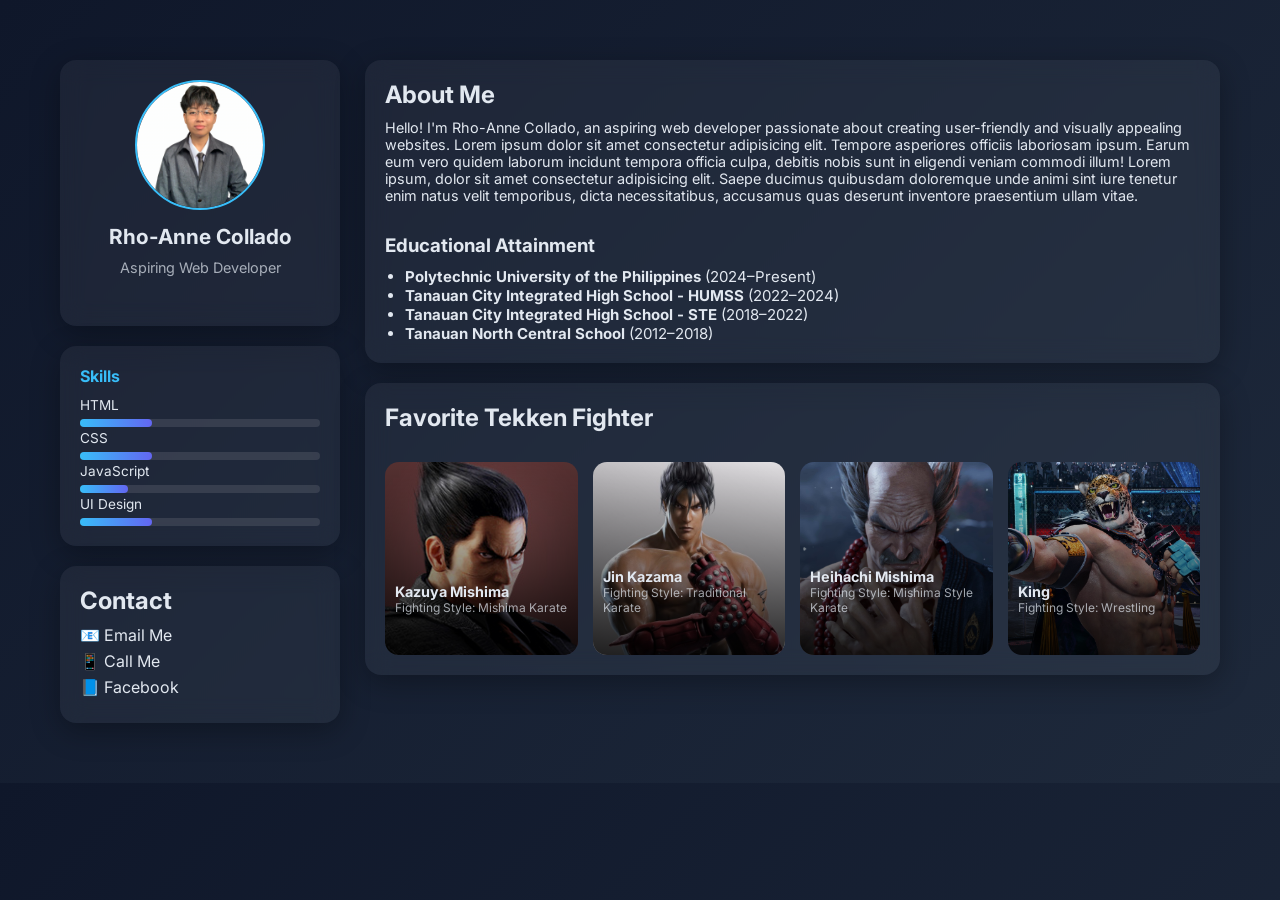
==== index.html @ d9a55502 "index.html" ====
<!DOCTYPE html>
<html lang="en">
<head>
<meta charset="UTF-8">
<meta name="viewport" content="width=device-width, initial-scale=1.0">
<title>Resume Portfolio</title>

<link href="https://fonts.googleapis.com/css2?family=Inter:wght@300;400;600&display=swap" rel="stylesheet">

<style>
* {
    margin: 0;
    padding: 0;
    box-sizing: border-box;
}

body {
    font-family: 'Inter', sans-serif;
    background: linear-gradient(135deg, #0f172a, #1e293b);
    color: #e2e8f0;
}

.container {
    margin: 60px;
    display: grid;
    grid-template-columns: 280px 1fr;
    gap: 25px;
}

.card,
.profile-card {
    background: rgba(255, 255, 255, 0.05);
    backdrop-filter: blur(12px);
    border-radius: 16px;
    padding: 20px;
    box-shadow: 0 8px 30px rgba(0,0,0,0.3);
}

.left {
    display: flex;
    flex-direction: column;
    gap: 20px;
    position: sticky;
    top: 20px;
}

.profile-card {
    text-align: center;
}

.profile-card img {
    width: 130px;
    height: 130px;
    border-radius: 50%;
    border: 2px solid #38bdf8;
    margin-bottom: 10px;
}

.profile-card h1 {
    font-size: 1.3rem;
}

.profile-card p {
    font-size: 0.9rem;
    opacity: 0.7;
}

h1 {
    font-size: 1.5rem;
    margin-bottom: 10px;
}

h2 {
    font-size: 1rem;
    margin-bottom: 8px;
    color: #38bdf8;
}

p {
    font-size: 0.9rem;
    padding-bottom: 30px;
}

.right {
    display: flex;
    flex-direction: column;
    gap: 20px;
}

.skill span {
    font-size: 0.85rem;
}

.bar {
    background: rgba(255,255,255,0.1);
    border-radius: 10px;
    height: 8px;
    margin-top: 5px;
}

.bar div {
    height: 100%;
    background: linear-gradient(90deg, #38bdf8, #6366f1);
    border-radius: 10px;
}

.portfolio-grid {
    display: grid;
    grid-template-columns: repeat(auto-fit, minmax(180px, 1fr));
    gap: 15px;
}

.project-card {
    position: relative;
    border-radius: 14px;
    overflow: hidden;
    aspect-ratio: 1/1;
    cursor: pointer;
    transition: 0.3s;
}

.project-card img {
    width: 100%;
    height: 100%;
    object-fit: cover;
    transition: 0.4s;
}

.project-card::after {
    content: "";
    position: absolute;
    inset: 0;
    background: linear-gradient(to top, rgba(0,0,0,0.8), transparent);
}

.project-info {
    position: absolute;
    bottom: 10px;
    left: 10px;
    z-index: 2;
}

.project-info h3 {
    font-size: 0.9rem;
}

.project-info p {
    font-size: 0.75rem;
    opacity: 0.7;
}

.project-card:hover img {
    transform: scale(1.1);
}

.project-card:hover {
    transform: translateY(-5px);
}

.contact a {
    display: block;
    text-decoration: none;
    color: #e2e8f0;
    margin: 6px 0;
    transition: 0.2s;
}

.contact a:hover {
    color: #38bdf8;
}

@media (max-width: 768px) {
    .container {
        grid-template-columns: 1fr;
        margin: 20px;
    }

    .left {
        position: relative;
    }
}
</style>
</head>

<body>

<div class="container">


    <aside class="left">

        <div class="profile-card">
            <img src="pic.jpeg" alt="Profile Picture">
            <h1>Rho-Anne Collado</h1>
            <p>Aspiring Web Developer</p>
        </div>

        <div class="card">
            <h2>Skills</h2>

            <div class="skill">
                <span>HTML</span>
                <div class="bar"><div style="width:30%"></div></div>
            </div>

            <div class="skill">
                <span>CSS</span>
                <div class="bar"><div style="width:30%"></div></div>
            </div>

            <div class="skill">
                <span>JavaScript</span>
                <div class="bar"><div style="width:20%"></div></div>
            </div>

            <div class="skill">
                <span>UI Design</span>
                <div class="bar"><div style="width:30%"></div></div>
            </div>
        </div>

        <div class="card contact">
            <h1>Contact</h1>

            <a href="mailto:rhoannejoycecollado@email.com">📧 Email Me</a>
            <a href="tel:09913448057">📱 Call Me</a>
            <a href="https://www.facebook.com/rhoannejoyce.collado.3" target="_blank">📘 Facebook</a>
        </div>

    </aside>

    <main class="right">

        <div id="about" class="card">
            <h1>About Me</h1>
            <p>
                Hello! I'm Rho-Anne Collado, an aspiring web developer passionate about creating
                user-friendly and visually appealing websites. Lorem ipsum dolor sit amet consectetur adipisicing elit. 
                Tempore asperiores officiis laboriosam ipsum. Earum eum vero quidem laborum incidunt tempora officia culpa, 
                debitis nobis sunt in eligendi veniam commodi illum! Lorem ipsum, dolor sit amet consectetur adipisicing elit. 
                Saepe ducimus quibusdam doloremque unde animi sint iure tenetur enim natus velit temporibus, dicta necessitatibus, 
                accusamus quas deserunt inventore praesentium ullam vitae.
            </p>

            <h3 style="padding-bottom: 10px;">Educational Attainment</h3>
            <ul style="padding-left: 20px; font-size: 15px">
                <li><strong>Polytechnic University of the Philippines</strong> (2024–Present)</li>
                <li><strong>Tanauan City Integrated High School - HUMSS</strong> (2022–2024)</li>
                <li><strong>Tanauan City Integrated High School - STE</strong> (2018–2022)</li>
                <li><strong>Tanauan North Central School</strong> (2012–2018)</li>
            </ul>
        </div>

<div class="card">
    <h1 style="padding-bottom: 20px;">Favorite Tekken Fighter</h1>

    <div class="portfolio-grid">

        <div class="project-card">
            <img src="kazuya.jpg" alt="Kazuya Mishima">
            <div class="project-info">
                <h3>Kazuya Mishima</h3>
                <p>Fighting Style: Mishima Karate</p>
            </div>
        </div>

        <div class="project-card">
            <img src="jin.jpg" alt="Jin Kazama">
            <div class="project-info">
                <h3>Jin Kazama</h3>
                <p>Fighting Style: Traditional Karate</p>
            </div>
        </div>

        <div class="project-card">
            <img src="heihachi.jpg" alt="Heihachi Mishima">
            <div class="project-info">
                <h3>Heihachi Mishima</h3>
                <p>Fighting Style: Mishima Style Karate</p>
            </div>
        </div>

        <div class="project-card">
            <img src="king.jpg" alt="King">
            <div class="project-info">
                <h3>King</h3>
                <p>Fighting Style: Wrestling</p>
            </div>
        </div>

    </div>
</div>

    </main>

</div>

</body>
</html>
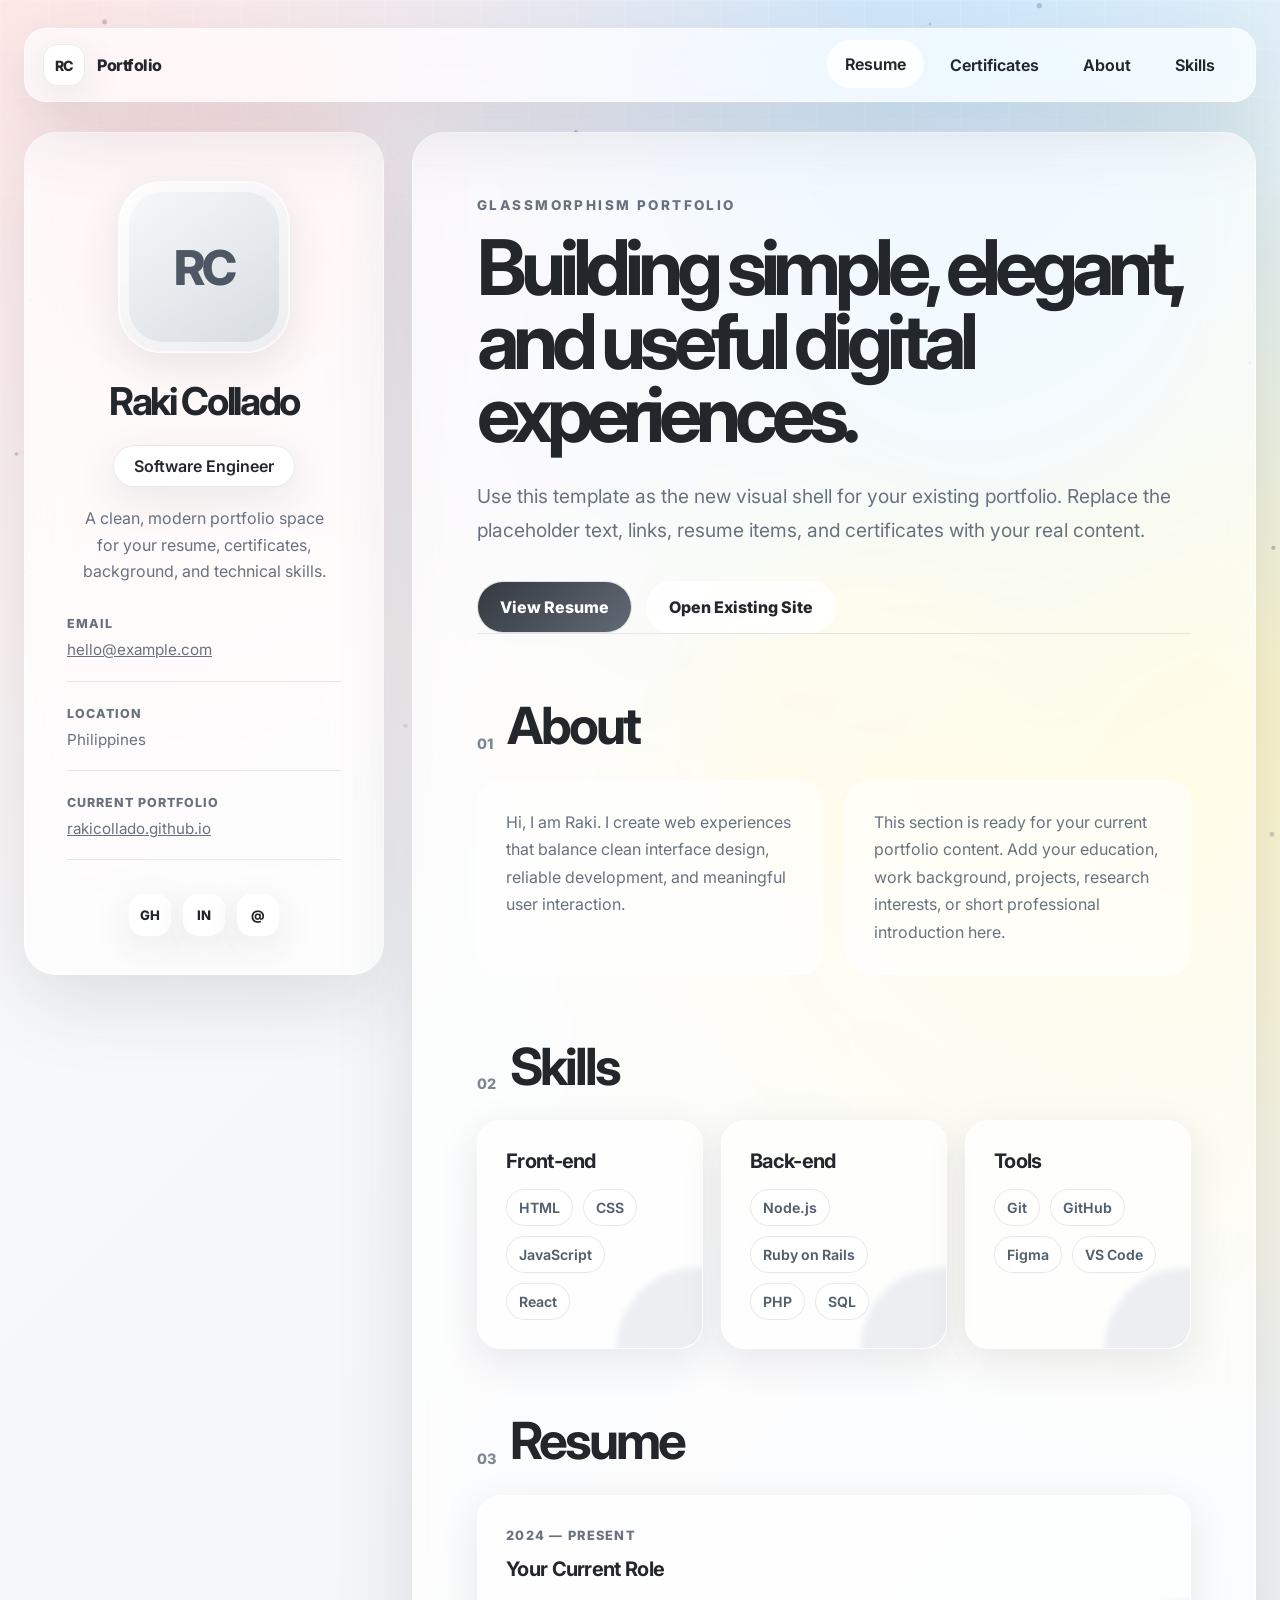
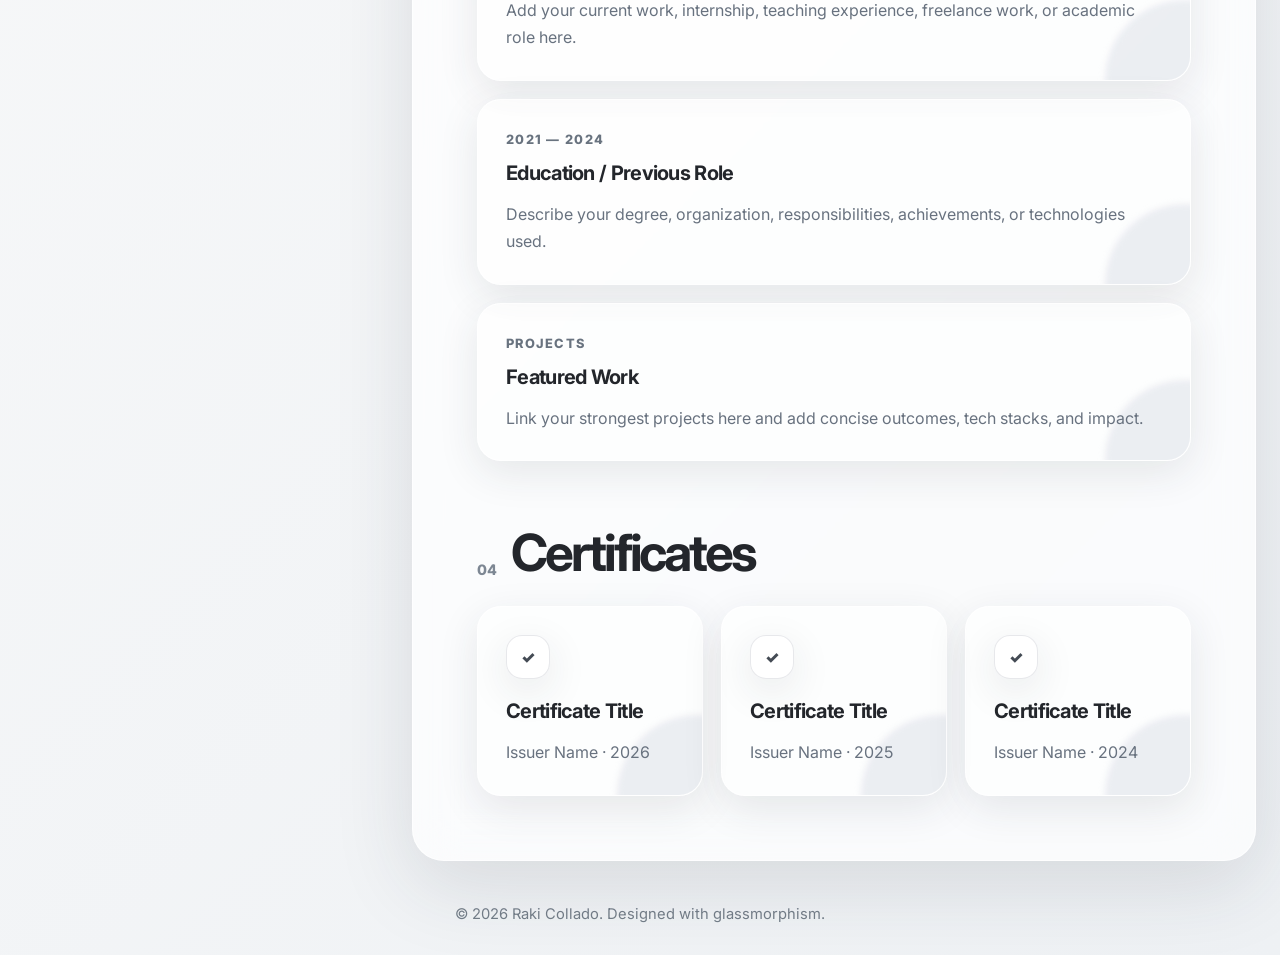
==== commit a7efb1d6: "Updating portfolio" ====
--- a/index.html
+++ b/index.html
@@ -1,299 +1,178 @@
-<!DOCTYPE html>
-<html lang="en">
-<head>
-<meta charset="UTF-8">
-<meta name="viewport" content="width=device-width, initial-scale=1.0">
-<title>Resume Portfolio</title>
-
-<link href="https://fonts.googleapis.com/css2?family=Inter:wght@300;400;600&display=swap" rel="stylesheet">
-
-<style>
-* {
-    margin: 0;
-    padding: 0;
-    box-sizing: border-box;
-}
-
-body {
-    font-family: 'Inter', sans-serif;
-    background: linear-gradient(135deg, #0f172a, #1e293b);
-    color: #e2e8f0;
-}
-
-.container {
-    margin: 60px;
-    display: grid;
-    grid-template-columns: 280px 1fr;
-    gap: 25px;
-}
-
-.card,
-.profile-card {
-    background: rgba(255, 255, 255, 0.05);
-    backdrop-filter: blur(12px);
-    border-radius: 16px;
-    padding: 20px;
-    box-shadow: 0 8px 30px rgba(0,0,0,0.3);
-}
-
-.left {
-    display: flex;
-    flex-direction: column;
-    gap: 20px;
-    position: sticky;
-    top: 20px;
-}
-
-.profile-card {
-    text-align: center;
-}
-
-.profile-card img {
-    width: 130px;
-    height: 130px;
-    border-radius: 50%;
-    border: 2px solid #38bdf8;
-    margin-bottom: 10px;
-}
-
-.profile-card h1 {
-    font-size: 1.3rem;
-}
-
-.profile-card p {
-    font-size: 0.9rem;
-    opacity: 0.7;
-}
-
-h1 {
-    font-size: 1.5rem;
-    margin-bottom: 10px;
-}
-
-h2 {
-    font-size: 1rem;
-    margin-bottom: 8px;
-    color: #38bdf8;
-}
-
-p {
-    font-size: 0.9rem;
-    padding-bottom: 30px;
-}
-
-.right {
-    display: flex;
-    flex-direction: column;
-    gap: 20px;
-}
-
-.skill span {
-    font-size: 0.85rem;
-}
-
-.bar {
-    background: rgba(255,255,255,0.1);
-    border-radius: 10px;
-    height: 8px;
-    margin-top: 5px;
-}
-
-.bar div {
-    height: 100%;
-    background: linear-gradient(90deg, #38bdf8, #6366f1);
-    border-radius: 10px;
-}
-
-.portfolio-grid {
-    display: grid;
-    grid-template-columns: repeat(auto-fit, minmax(180px, 1fr));
-    gap: 15px;
-}
-
-.project-card {
-    position: relative;
-    border-radius: 14px;
-    overflow: hidden;
-    aspect-ratio: 1/1;
-    cursor: pointer;
-    transition: 0.3s;
-}
-
-.project-card img {
-    width: 100%;
-    height: 100%;
-    object-fit: cover;
-    transition: 0.4s;
-}
-
-.project-card::after {
-    content: "";
-    position: absolute;
-    inset: 0;
-    background: linear-gradient(to top, rgba(0,0,0,0.8), transparent);
-}
-
-.project-info {
-    position: absolute;
-    bottom: 10px;
-    left: 10px;
-    z-index: 2;
-}
-
-.project-info h3 {
-    font-size: 0.9rem;
-}
-
-.project-info p {
-    font-size: 0.75rem;
-    opacity: 0.7;
-}
-
-.project-card:hover img {
-    transform: scale(1.1);
-}
-
-.project-card:hover {
-    transform: translateY(-5px);
-}
-
-.contact a {
-    display: block;
-    text-decoration: none;
-    color: #e2e8f0;
-    margin: 6px 0;
-    transition: 0.2s;
-}
-
-.contact a:hover {
-    color: #38bdf8;
-}
-
-@media (max-width: 768px) {
-    .container {
-        grid-template-columns: 1fr;
-        margin: 20px;
-    }
-
-    .left {
-        position: relative;
-    }
-}
-</style>
-</head>
-
-<body>
-
-<div class="container">
-
-
-    <aside class="left">
-
-        <div class="profile-card">
-            <img src="pic.jpeg" alt="Profile Picture">
-            <h1>Rho-Anne Collado</h1>
-            <p>Aspiring Web Developer</p>
-        </div>
-
-        <div class="card">
-            <h2>Skills</h2>
-
-            <div class="skill">
-                <span>HTML</span>
-                <div class="bar"><div style="width:30%"></div></div>
-            </div>
-
-            <div class="skill">
-                <span>CSS</span>
-                <div class="bar"><div style="width:30%"></div></div>
-            </div>
-
-            <div class="skill">
-                <span>JavaScript</span>
-                <div class="bar"><div style="width:20%"></div></div>
-            </div>
-
-            <div class="skill">
-                <span>UI Design</span>
-                <div class="bar"><div style="width:30%"></div></div>
-            </div>
-        </div>
-
-        <div class="card contact">
-            <h1>Contact</h1>
-
-            <a href="mailto:rhoannejoycecollado@email.com">📧 Email Me</a>
-            <a href="tel:09913448057">📱 Call Me</a>
-            <a href="https://www.facebook.com/rhoannejoyce.collado.3" target="_blank">📘 Facebook</a>
-        </div>
-
-    </aside>
-
-    <main class="right">
-
-        <div id="about" class="card">
-            <h1>About Me</h1>
-            <p>
-                Hello! I'm Rho-Anne Collado, an aspiring web developer passionate about creating
-                user-friendly and visually appealing websites. Lorem ipsum dolor sit amet consectetur adipisicing elit. 
-                Tempore asperiores officiis laboriosam ipsum. Earum eum vero quidem laborum incidunt tempora officia culpa, 
-                debitis nobis sunt in eligendi veniam commodi illum! Lorem ipsum, dolor sit amet consectetur adipisicing elit. 
-                Saepe ducimus quibusdam doloremque unde animi sint iure tenetur enim natus velit temporibus, dicta necessitatibus, 
-                accusamus quas deserunt inventore praesentium ullam vitae.
-            </p>
-
-            <h3 style="padding-bottom: 10px;">Educational Attainment</h3>
-            <ul style="padding-left: 20px; font-size: 15px">
-                <li><strong>Polytechnic University of the Philippines</strong> (2024–Present)</li>
-                <li><strong>Tanauan City Integrated High School - HUMSS</strong> (2022–2024)</li>
-                <li><strong>Tanauan City Integrated High School - STE</strong> (2018–2022)</li>
-                <li><strong>Tanauan North Central School</strong> (2012–2018)</li>
-            </ul>
-        </div>
-
-<div class="card">
-    <h1 style="padding-bottom: 20px;">Favorite Tekken Fighter</h1>
-
-    <div class="portfolio-grid">
-
-        <div class="project-card">
-            <img src="kazuya.jpg" alt="Kazuya Mishima">
-            <div class="project-info">
-                <h3>Kazuya Mishima</h3>
-                <p>Fighting Style: Mishima Karate</p>
-            </div>
-        </div>
-
-        <div class="project-card">
-            <img src="jin.jpg" alt="Jin Kazama">
-            <div class="project-info">
-                <h3>Jin Kazama</h3>
-                <p>Fighting Style: Traditional Karate</p>
-            </div>
-        </div>
-
-        <div class="project-card">
-            <img src="heihachi.jpg" alt="Heihachi Mishima">
-            <div class="project-info">
-                <h3>Heihachi Mishima</h3>
-                <p>Fighting Style: Mishima Style Karate</p>
-            </div>
-        </div>
-
-        <div class="project-card">
-            <img src="king.jpg" alt="King">
-            <div class="project-info">
-                <h3>King</h3>
-                <p>Fighting Style: Wrestling</p>
-            </div>
-        </div>
-
-    </div>
-</div>
-
-    </main>
-
-</div>
-
-</body>
-</html>
+<!DOCTYPE html>
+<html lang="en">
+<head>
+  <meta charset="UTF-8" />
+  <meta name="viewport" content="width=device-width, initial-scale=1.0" />
+  <meta name="description" content="Personal portfolio website for Raki Collado." />
+  <title>Raki Collado | Portfolio</title>
+  <link rel="preconnect" href="https://fonts.googleapis.com">
+  <link rel="preconnect" href="https://fonts.gstatic.com" crossorigin>
+  <link href="https://fonts.googleapis.com/css2?family=Inter:wght@400;500;600;700;800&display=swap" rel="stylesheet">
+  <link rel="stylesheet" href="styles.css" />
+</head>
+<body>
+  <canvas id="bg-canvas" aria-hidden="true"></canvas>
+  <div class="soft-glow glow-one"></div>
+  <div class="soft-glow glow-two"></div>
+  <div class="soft-glow glow-three"></div>
+
+  <header class="topbar glass" id="topbar">
+    <a class="brand" href="#home" aria-label="Go to home">
+      <span class="brand-mark">RC</span>
+      <span>Portfolio</span>
+    </a>
+
+    <button class="menu-toggle" id="menuToggle" aria-label="Open navigation" aria-expanded="false">
+      <span></span>
+      <span></span>
+      <span></span>
+    </button>
+
+    <nav class="nav-links" id="navLinks" aria-label="Main navigation">
+      <a href="#resume">Resume</a>
+      <a href="#certificates">Certificates</a>
+      <a href="#about">About</a>
+      <a href="#skills">Skills</a>
+    </nav>
+  </header>
+
+  <main class="page-shell" id="home">
+    <aside class="profile-card glass reveal">
+      <div class="profile-photo-wrap">
+        <!-- Replace the initials block below with an image if you want:
+             <img src="assets/profile.jpg" alt="Raki Collado" class="profile-photo" /> -->
+        <div class="profile-photo initials">RC</div>
+      </div>
+
+      <h1>Raki Collado</h1>
+      <p class="role-pill">Software Engineer</p>
+      <p class="mini-bio">A clean, modern portfolio space for your resume, certificates, background, and technical skills.</p>
+
+      <div class="contact-list">
+        <div>
+          <span>Email</span>
+          <a href="mailto:hello@example.com">hello@example.com</a>
+        </div>
+        <div>
+          <span>Location</span>
+          <p>Philippines</p>
+        </div>
+        <div>
+          <span>Current Portfolio</span>
+          <a href="https://rakicollado.github.io" target="_blank" rel="noreferrer">rakicollado.github.io</a>
+        </div>
+      </div>
+
+      <div class="social-row" aria-label="Social links">
+        <a href="#" aria-label="GitHub">GH</a>
+        <a href="#" aria-label="LinkedIn">IN</a>
+        <a href="#" aria-label="Email">@</a>
+      </div>
+    </aside>
+
+    <section class="content-panel glass reveal">
+      <section class="hero-section" aria-labelledby="hero-title">
+        <p class="eyebrow">Glassmorphism Portfolio</p>
+        <h2 id="hero-title">Building simple, elegant, and useful digital experiences.</h2>
+        <p class="hero-copy">Use this template as the new visual shell for your existing portfolio. Replace the placeholder text, links, resume items, and certificates with your real content.</p>
+        <div class="hero-actions">
+          <a class="btn primary" href="#resume">View Resume</a>
+          <a class="btn ghost" href="https://rakicollado.github.io" target="_blank" rel="noreferrer">Open Existing Site</a>
+        </div>
+      </section>
+
+      <section class="section-block" id="about" aria-labelledby="about-title">
+        <div class="section-heading">
+          <span>01</span>
+          <h2 id="about-title">About</h2>
+        </div>
+        <div class="about-grid">
+          <p>Hi, I am Raki. I create web experiences that balance clean interface design, reliable development, and meaningful user interaction.</p>
+          <p>This section is ready for your current portfolio content. Add your education, work background, projects, research interests, or short professional introduction here.</p>
+        </div>
+      </section>
+
+      <section class="section-block" id="skills" aria-labelledby="skills-title">
+        <div class="section-heading">
+          <span>02</span>
+          <h2 id="skills-title">Skills</h2>
+        </div>
+        <div class="skills-grid">
+          <article class="skill-card">
+            <h3>Front-end</h3>
+            <div class="chips">
+              <span>HTML</span><span>CSS</span><span>JavaScript</span><span>React</span>
+            </div>
+          </article>
+          <article class="skill-card">
+            <h3>Back-end</h3>
+            <div class="chips">
+              <span>Node.js</span><span>Ruby on Rails</span><span>PHP</span><span>SQL</span>
+            </div>
+          </article>
+          <article class="skill-card">
+            <h3>Tools</h3>
+            <div class="chips">
+              <span>Git</span><span>GitHub</span><span>Figma</span><span>VS Code</span>
+            </div>
+          </article>
+        </div>
+      </section>
+
+      <section class="section-block" id="resume" aria-labelledby="resume-title">
+        <div class="section-heading">
+          <span>03</span>
+          <h2 id="resume-title">Resume</h2>
+        </div>
+        <div class="timeline">
+          <article class="timeline-item">
+            <span class="timeline-date">2024 — Present</span>
+            <h3>Your Current Role</h3>
+            <p>Add your current work, internship, teaching experience, freelance work, or academic role here.</p>
+          </article>
+          <article class="timeline-item">
+            <span class="timeline-date">2021 — 2024</span>
+            <h3>Education / Previous Role</h3>
+            <p>Describe your degree, organization, responsibilities, achievements, or technologies used.</p>
+          </article>
+          <article class="timeline-item">
+            <span class="timeline-date">Projects</span>
+            <h3>Featured Work</h3>
+            <p>Link your strongest projects here and add concise outcomes, tech stacks, and impact.</p>
+          </article>
+        </div>
+      </section>
+
+      <section class="section-block" id="certificates" aria-labelledby="certificates-title">
+        <div class="section-heading">
+          <span>04</span>
+          <h2 id="certificates-title">Certificates</h2>
+        </div>
+        <div class="certificate-grid">
+          <article class="certificate-card">
+            <div class="certificate-icon">✓</div>
+            <h3>Certificate Title</h3>
+            <p>Issuer Name · 2026</p>
+          </article>
+          <article class="certificate-card">
+            <div class="certificate-icon">✓</div>
+            <h3>Certificate Title</h3>
+            <p>Issuer Name · 2025</p>
+          </article>
+          <article class="certificate-card">
+            <div class="certificate-icon">✓</div>
+            <h3>Certificate Title</h3>
+            <p>Issuer Name · 2024</p>
+          </article>
+        </div>
+      </section>
+    </section>
+  </main>
+
+  <footer class="footer-note">
+    <p>© <span id="year"></span> Raki Collado. Designed with glassmorphism.</p>
+  </footer>
+
+  <script src="script.js"></script>
+</body>
+</html>
--- a/styles.css
+++ b/styles.css
@@ -0,0 +1,681 @@
+:root {
+  --bg: #f5f6f7;
+  --ink: #23262b;
+  --muted: #68727f;
+  --line: rgba(120, 130, 145, 0.18);
+  --glass: rgba(255, 255, 255, 0.68);
+  --glass-strong: rgba(255, 255, 255, 0.82);
+  --shadow: 0 24px 80px rgba(40, 48, 60, 0.13);
+  --shadow-soft: 0 12px 40px rgba(40, 48, 60, 0.10);
+  --radius-xl: 32px;
+  --radius-lg: 24px;
+  --radius-md: 18px;
+  --max-width: 1440px;
+}
+
+* {
+  box-sizing: border-box;
+}
+
+html {
+  scroll-behavior: smooth;
+}
+
+body {
+  margin: 0;
+  min-height: 100vh;
+  font-family: "Inter", system-ui, -apple-system, BlinkMacSystemFont, "Segoe UI", sans-serif;
+  color: var(--ink);
+  background:
+    radial-gradient(circle at top left, rgba(255, 228, 228, 0.85), transparent 35%),
+    radial-gradient(circle at 68% 0%, rgba(191, 228, 255, 0.8), transparent 30%),
+    radial-gradient(circle at 93% 28%, rgba(255, 244, 180, 0.72), transparent 34%),
+    linear-gradient(135deg, #fbfbfb 0%, #eef1f4 100%);
+  overflow-x: hidden;
+}
+
+body::before {
+  content: "";
+  position: fixed;
+  inset: 0;
+  pointer-events: none;
+  background-image:
+    linear-gradient(rgba(255,255,255,0.35) 1px, transparent 1px),
+    linear-gradient(90deg, rgba(255,255,255,0.35) 1px, transparent 1px);
+  background-size: 48px 48px;
+  mask-image: linear-gradient(to bottom, black, transparent 85%);
+  opacity: 0.45;
+}
+
+#bg-canvas {
+  position: fixed;
+  inset: 0;
+  width: 100%;
+  height: 100%;
+  z-index: -4;
+}
+
+.soft-glow {
+  position: fixed;
+  border-radius: 999px;
+  filter: blur(26px);
+  opacity: 0.55;
+  z-index: -3;
+  animation: floatGlow 14s ease-in-out infinite alternate;
+}
+
+.glow-one {
+  width: 310px;
+  height: 310px;
+  top: 7%;
+  left: 5%;
+  background: rgba(255, 220, 220, 0.72);
+}
+
+.glow-two {
+  width: 370px;
+  height: 370px;
+  right: 7%;
+  top: 13%;
+  background: rgba(220, 235, 255, 0.88);
+  animation-delay: -4s;
+}
+
+.glow-three {
+  width: 330px;
+  height: 330px;
+  right: 20%;
+  bottom: 2%;
+  background: rgba(255, 244, 200, 0.74);
+  animation-delay: -8s;
+}
+
+@keyframes floatGlow {
+  from { transform: translate3d(-18px, 8px, 0) scale(1); }
+  to { transform: translate3d(22px, -22px, 0) scale(1.08); }
+}
+
+.glass {
+  background: var(--glass);
+  border: 1px solid rgba(255, 255, 255, 0.72);
+  box-shadow: var(--shadow);
+  backdrop-filter: blur(22px) saturate(150%);
+  -webkit-backdrop-filter: blur(22px) saturate(150%);
+}
+
+.topbar {
+  position: fixed;
+  top: 28px;
+  left: 50%;
+  transform: translateX(-50%);
+  width: min(calc(100% - 48px), var(--max-width));
+  height: 74px;
+  display: flex;
+  align-items: center;
+  justify-content: space-between;
+  padding: 0 22px 0 18px;
+  border-radius: 22px;
+  z-index: 20;
+}
+
+.brand {
+  display: inline-flex;
+  align-items: center;
+  gap: 12px;
+  color: var(--ink);
+  text-decoration: none;
+  font-weight: 800;
+  letter-spacing: -0.03em;
+}
+
+.brand-mark {
+  display: grid;
+  place-items: center;
+  width: 42px;
+  height: 42px;
+  border-radius: 15px;
+  background: rgba(255, 255, 255, 0.9);
+  border: 1px solid rgba(90, 100, 110, 0.12);
+  box-shadow: var(--shadow-soft);
+  font-size: 0.88rem;
+}
+
+.nav-links {
+  display: flex;
+  align-items: center;
+  gap: 8px;
+}
+
+.nav-links a {
+  position: relative;
+  color: var(--ink);
+  text-decoration: none;
+  font-weight: 650;
+  padding: 14px 18px;
+  border-radius: 999px;
+  transition: background 180ms ease, transform 180ms ease, color 180ms ease;
+}
+
+.nav-links a:hover,
+.nav-links a.active {
+  background: rgba(255, 255, 255, 0.8);
+  transform: translateY(-1px);
+}
+
+.menu-toggle {
+  display: none;
+  width: 44px;
+  height: 44px;
+  border: 0;
+  border-radius: 14px;
+  background: rgba(255,255,255,0.76);
+  cursor: pointer;
+}
+
+.menu-toggle span {
+  display: block;
+  width: 19px;
+  height: 2px;
+  margin: 5px auto;
+  border-radius: 999px;
+  background: var(--ink);
+}
+
+.page-shell {
+  width: min(calc(100% - 48px), var(--max-width));
+  margin: 132px auto 44px;
+  display: grid;
+  grid-template-columns: 360px 1fr;
+  gap: 28px;
+  align-items: start;
+}
+
+.profile-card {
+  position: sticky;
+  top: 126px;
+  min-height: 680px;
+  border-radius: var(--radius-xl);
+  padding: 48px 42px 38px;
+  text-align: center;
+}
+
+.profile-photo-wrap {
+  width: 172px;
+  height: 172px;
+  margin: 0 auto 28px;
+  padding: 10px;
+  border-radius: 44px;
+  background: linear-gradient(145deg, rgba(255,255,255,0.92), rgba(222,226,231,0.55));
+  border: 1px solid rgba(255,255,255,0.8);
+  box-shadow: inset 0 0 0 1px rgba(255,255,255,0.55), var(--shadow-soft);
+}
+
+.profile-photo {
+  width: 100%;
+  height: 100%;
+  object-fit: cover;
+  border-radius: 34px;
+  display: block;
+}
+
+.initials {
+  display: grid;
+  place-items: center;
+  background:
+    linear-gradient(145deg, rgba(245,247,248,0.95), rgba(207,213,220,0.75));
+  color: #4e5864;
+  font-size: 3rem;
+  font-weight: 800;
+  letter-spacing: -0.08em;
+}
+
+.profile-card h1 {
+  margin: 0;
+  font-size: clamp(2rem, 3vw, 2.45rem);
+  line-height: 1.05;
+  letter-spacing: -0.06em;
+}
+
+.role-pill {
+  display: inline-flex;
+  align-items: center;
+  justify-content: center;
+  margin: 24px 0 18px;
+  padding: 10px 20px;
+  min-width: 178px;
+  border-radius: 999px;
+  background: rgba(255,255,255,0.86);
+  border: 1px solid var(--line);
+  box-shadow: var(--shadow-soft);
+  font-weight: 600;
+}
+
+.mini-bio {
+  margin: 0 auto 32px;
+  color: var(--muted);
+  line-height: 1.65;
+  max-width: 260px;
+}
+
+.contact-list {
+  display: grid;
+  gap: 24px;
+  text-align: left;
+  margin-top: 20px;
+}
+
+.contact-list div {
+  padding-bottom: 20px;
+  border-bottom: 1px solid var(--line);
+}
+
+.contact-list span {
+  display: block;
+  margin-bottom: 8px;
+  color: #68717d;
+  font-size: 0.78rem;
+  font-weight: 800;
+  letter-spacing: 0.08em;
+  text-transform: uppercase;
+}
+
+.contact-list p,
+.contact-list a {
+  margin: 0;
+  color: var(--muted);
+  font-size: 0.95rem;
+  line-height: 1.4;
+}
+
+.contact-list a:hover {
+  color: var(--ink);
+}
+
+.social-row {
+  display: flex;
+  justify-content: center;
+  gap: 12px;
+  margin-top: 34px;
+}
+
+.social-row a {
+  display: grid;
+  place-items: center;
+  width: 42px;
+  height: 42px;
+  border-radius: 15px;
+  background: rgba(255,255,255,0.72);
+  color: var(--ink);
+  text-decoration: none;
+  font-weight: 800;
+  font-size: 0.82rem;
+  border: 1px solid rgba(255,255,255,0.8);
+  box-shadow: var(--shadow-soft);
+  transition: transform 180ms ease, background 180ms ease;
+}
+
+.social-row a:hover {
+  transform: translateY(-3px);
+  background: rgba(255,255,255,0.95);
+}
+
+.content-panel {
+  border-radius: var(--radius-xl);
+  padding: clamp(32px, 5vw, 64px);
+  overflow: hidden;
+}
+
+.hero-section {
+  min-height: 410px;
+  display: flex;
+  flex-direction: column;
+  justify-content: center;
+  border-bottom: 1px solid var(--line);
+}
+
+.eyebrow {
+  margin: 0 0 18px;
+  color: #69727e;
+  font-size: 0.84rem;
+  font-weight: 800;
+  text-transform: uppercase;
+  letter-spacing: 0.18em;
+}
+
+.hero-section h2 {
+  max-width: 900px;
+  margin: 0;
+  font-size: clamp(2.7rem, 6vw, 5.8rem);
+  line-height: 0.96;
+  letter-spacing: -0.08em;
+}
+
+.hero-copy {
+  max-width: 760px;
+  margin: 28px 0 0;
+  color: var(--muted);
+  font-size: clamp(1rem, 1.5vw, 1.2rem);
+  line-height: 1.75;
+}
+
+.hero-actions {
+  display: flex;
+  flex-wrap: wrap;
+  gap: 14px;
+  margin-top: 34px;
+}
+
+.btn {
+  display: inline-flex;
+  align-items: center;
+  justify-content: center;
+  min-height: 52px;
+  padding: 0 22px;
+  border-radius: 999px;
+  text-decoration: none;
+  font-weight: 800;
+  border: 1px solid rgba(255,255,255,0.82);
+  transition: transform 180ms ease, box-shadow 180ms ease, background 180ms ease;
+}
+
+.btn:hover {
+  transform: translateY(-2px);
+  box-shadow: 0 18px 42px rgba(48, 55, 65, 0.16);
+}
+
+.btn.primary {
+  color: white;
+  background: linear-gradient(135deg, #343941, #626a75);
+}
+
+.btn.ghost {
+  color: var(--ink);
+  background: rgba(255,255,255,0.78);
+}
+
+.section-block {
+  padding: 66px 0 0;
+  scroll-margin-top: 130px;
+}
+
+.section-heading {
+  display: flex;
+  align-items: end;
+  gap: 14px;
+  margin-bottom: 28px;
+}
+
+.section-heading span {
+  color: #7d8793;
+  font-size: 0.9rem;
+  font-weight: 800;
+}
+
+.section-heading h2 {
+  margin: 0;
+  font-size: clamp(2.1rem, 4vw, 3.2rem);
+  line-height: 1;
+  letter-spacing: -0.06em;
+}
+
+.about-grid {
+  display: grid;
+  grid-template-columns: repeat(2, minmax(0, 1fr));
+  gap: 22px;
+}
+
+.about-grid p,
+.timeline-item p,
+.certificate-card p,
+.skill-card p {
+  color: var(--muted);
+  line-height: 1.72;
+  margin: 0;
+}
+
+.about-grid p {
+  padding: 28px;
+  border-radius: var(--radius-lg);
+  background: rgba(255,255,255,0.56);
+  border: 1px solid rgba(255,255,255,0.72);
+}
+
+.skills-grid,
+.certificate-grid {
+  display: grid;
+  grid-template-columns: repeat(3, minmax(0, 1fr));
+  gap: 18px;
+}
+
+.skill-card,
+.certificate-card,
+.timeline-item {
+  position: relative;
+  overflow: hidden;
+  border-radius: var(--radius-lg);
+  padding: 28px;
+  background: rgba(255,255,255,0.58);
+  border: 1px solid rgba(255,255,255,0.76);
+  box-shadow: var(--shadow-soft);
+}
+
+.skill-card::after,
+.certificate-card::after,
+.timeline-item::after {
+  content: "";
+  position: absolute;
+  width: 160px;
+  height: 160px;
+  right: -75px;
+  bottom: -80px;
+  background: rgba(220, 225, 232, 0.55);
+  border-radius: 999px;
+  filter: blur(3px);
+}
+
+.skill-card h3,
+.certificate-card h3,
+.timeline-item h3 {
+  position: relative;
+  z-index: 1;
+  margin: 0 0 16px;
+  font-size: 1.25rem;
+  letter-spacing: -0.035em;
+}
+
+.chips {
+  position: relative;
+  z-index: 1;
+  display: flex;
+  flex-wrap: wrap;
+  gap: 10px;
+}
+
+.chips span {
+  display: inline-flex;
+  padding: 9px 12px;
+  border-radius: 999px;
+  background: rgba(255,255,255,0.76);
+  border: 1px solid var(--line);
+  color: #56616e;
+  font-size: 0.88rem;
+  font-weight: 650;
+}
+
+.timeline {
+  position: relative;
+  display: grid;
+  gap: 18px;
+}
+
+.timeline-date {
+  position: relative;
+  z-index: 1;
+  display: inline-flex;
+  margin-bottom: 14px;
+  color: #69737f;
+  font-size: 0.8rem;
+  font-weight: 800;
+  text-transform: uppercase;
+  letter-spacing: 0.1em;
+}
+
+.timeline-item p,
+.certificate-card p {
+  position: relative;
+  z-index: 1;
+}
+
+.certificate-icon {
+  display: grid;
+  place-items: center;
+  width: 44px;
+  height: 44px;
+  margin-bottom: 20px;
+  border-radius: 16px;
+  background: rgba(255,255,255,0.86);
+  border: 1px solid var(--line);
+  box-shadow: var(--shadow-soft);
+  color: #444b54;
+  font-weight: 900;
+}
+
+.footer-note {
+  width: min(calc(100% - 48px), var(--max-width));
+  margin: 0 auto 32px;
+  text-align: center;
+  color: #747e89;
+  font-size: 0.92rem;
+}
+
+.reveal {
+  opacity: 0;
+  transform: translateY(18px);
+  animation: revealIn 700ms ease forwards;
+}
+
+.content-panel.reveal {
+  animation-delay: 120ms;
+}
+
+@keyframes revealIn {
+  to {
+    opacity: 1;
+    transform: translateY(0);
+  }
+}
+
+@media (max-width: 1040px) {
+  .page-shell {
+    grid-template-columns: 1fr;
+  }
+
+  .profile-card {
+    position: relative;
+    top: auto;
+    min-height: auto;
+  }
+
+  .contact-list {
+    grid-template-columns: repeat(3, minmax(0, 1fr));
+  }
+
+  .about-grid,
+  .skills-grid,
+  .certificate-grid {
+    grid-template-columns: 1fr;
+  }
+}
+
+@media (max-width: 760px) {
+  .topbar {
+    top: 14px;
+    width: min(calc(100% - 24px), var(--max-width));
+    height: 66px;
+  }
+
+  .menu-toggle {
+    display: block;
+  }
+
+  .nav-links {
+    position: absolute;
+    top: calc(100% + 12px);
+    left: 0;
+    right: 0;
+    display: grid;
+    gap: 8px;
+    padding: 14px;
+    border-radius: 22px;
+    background: rgba(255,255,255,0.88);
+    border: 1px solid rgba(255,255,255,0.9);
+    box-shadow: var(--shadow-soft);
+    transform: translateY(-12px);
+    opacity: 0;
+    pointer-events: none;
+    transition: opacity 180ms ease, transform 180ms ease;
+  }
+
+  .nav-links.open {
+    opacity: 1;
+    transform: translateY(0);
+    pointer-events: auto;
+  }
+
+  .nav-links a {
+    padding: 14px 16px;
+  }
+
+  .page-shell {
+    width: min(calc(100% - 24px), var(--max-width));
+    margin-top: 98px;
+  }
+
+  .profile-card,
+  .content-panel {
+    border-radius: 24px;
+    padding: 30px 22px;
+  }
+
+  .profile-photo-wrap {
+    width: 146px;
+    height: 146px;
+    border-radius: 36px;
+  }
+
+  .profile-photo {
+    border-radius: 28px;
+  }
+
+  .contact-list {
+    grid-template-columns: 1fr;
+  }
+
+  .hero-section {
+    min-height: auto;
+    padding: 34px 0 50px;
+  }
+
+  .hero-section h2 {
+    font-size: clamp(2.45rem, 13vw, 4.2rem);
+  }
+
+  .section-block {
+    padding-top: 50px;
+  }
+
+  .about-grid p,
+  .skill-card,
+  .certificate-card,
+  .timeline-item {
+    padding: 22px;
+  }
+}
+
+@media (prefers-reduced-motion: reduce) {
+  *, *::before, *::after {
+    animation-duration: 1ms !important;
+    animation-iteration-count: 1 !important;
+    scroll-behavior: auto !important;
+  }
+}
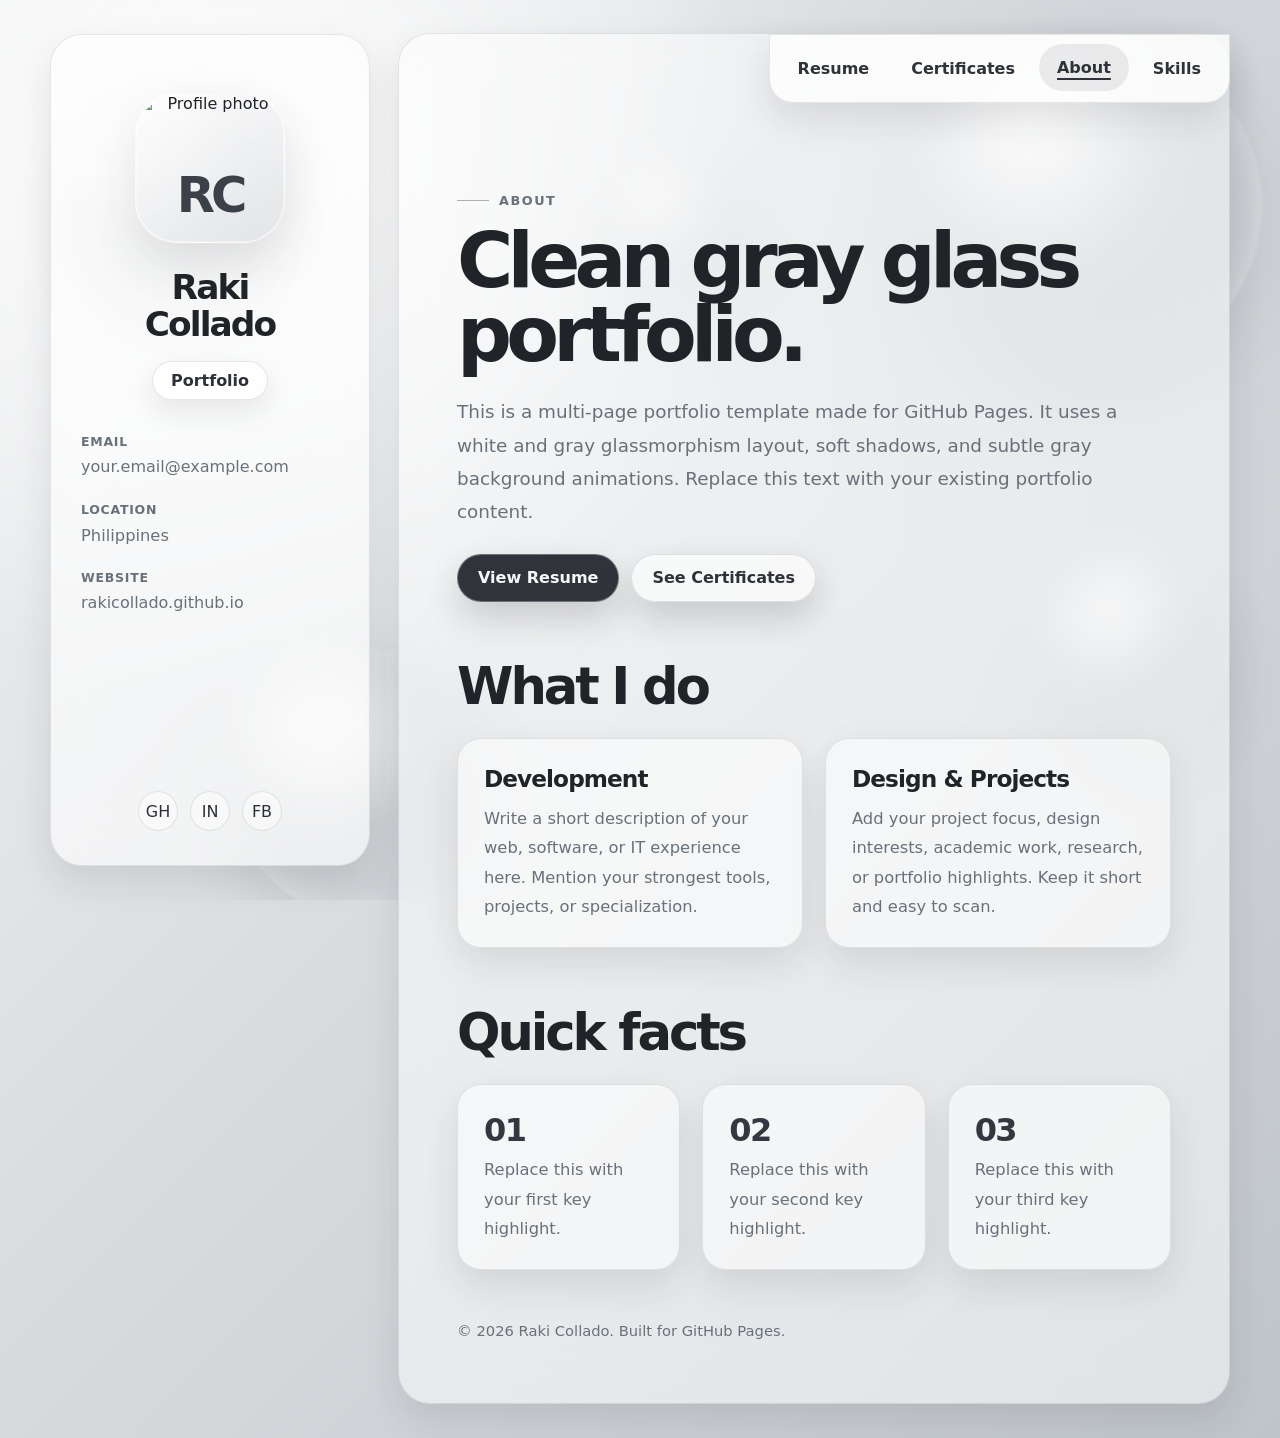
==== commit 68a2143b: "Polishing the design" ====
--- a/index.html
+++ b/index.html
@@ -3,175 +3,107 @@
 <head>
   <meta charset="UTF-8" />
   <meta name="viewport" content="width=device-width, initial-scale=1.0" />
-  <meta name="description" content="Personal portfolio website for Raki Collado." />
   <title>Raki Collado | Portfolio</title>
-  <link rel="preconnect" href="https://fonts.googleapis.com">
-  <link rel="preconnect" href="https://fonts.gstatic.com" crossorigin>
-  <link href="https://fonts.googleapis.com/css2?family=Inter:wght@400;500;600;700;800&display=swap" rel="stylesheet">
   <link rel="stylesheet" href="styles.css" />
 </head>
-<body>
-  <canvas id="bg-canvas" aria-hidden="true"></canvas>
-  <div class="soft-glow glow-one"></div>
-  <div class="soft-glow glow-two"></div>
-  <div class="soft-glow glow-three"></div>
+<body data-page="about">
+  <div class="bg-animation" aria-hidden="true">
+    <span class="orb" style="--size: 220px; --x: 6%; --y: 10%; --speed: 18s;"></span>
+    <span class="orb" style="--size: 340px; --x: 72%; --y: 4%; --speed: 24s;"></span>
+    <span class="orb" style="--size: 180px; --x: 82%; --y: 62%; --speed: 20s;"></span>
+    <span class="orb" style="--size: 270px; --x: 18%; --y: 72%; --speed: 26s;"></span>
+    <span class="orb" style="--size: 140px; --x: 48%; --y: 18%; --speed: 16s;"></span>
+  </div>
 
-  <header class="topbar glass" id="topbar">
-    <a class="brand" href="#home" aria-label="Go to home">
-      <span class="brand-mark">RC</span>
-      <span>Portfolio</span>
-    </a>
+  <div class="page-shell">
+    <aside class="sidebar glass-panel">
+      <div>
+        <div class="profile-block">
+          <div class="avatar-frame">
+            <img src="assets/profile.jpg" alt="Profile photo" />
+            <span class="initials">RC</span>
+          </div>
+          <h1 class="name">Raki<br />Collado</h1>
+          <span class="role-pill">Portfolio</span>
+        </div>
 
-    <button class="menu-toggle" id="menuToggle" aria-label="Open navigation" aria-expanded="false">
-      <span></span>
-      <span></span>
-      <span></span>
-    </button>
-
-    <nav class="nav-links" id="navLinks" aria-label="Main navigation">
-      <a href="#resume">Resume</a>
-      <a href="#certificates">Certificates</a>
-      <a href="#about">About</a>
-      <a href="#skills">Skills</a>
-    </nav>
-  </header>
-
-  <main class="page-shell" id="home">
-    <aside class="profile-card glass reveal">
-      <div class="profile-photo-wrap">
-        <!-- Replace the initials block below with an image if you want:
-             <img src="assets/profile.jpg" alt="Raki Collado" class="profile-photo" /> -->
-        <div class="profile-photo initials">RC</div>
-      </div>
-
-      <h1>Raki Collado</h1>
-      <p class="role-pill">Software Engineer</p>
-      <p class="mini-bio">A clean, modern portfolio space for your resume, certificates, background, and technical skills.</p>
-
-      <div class="contact-list">
-        <div>
-          <span>Email</span>
-          <a href="mailto:hello@example.com">hello@example.com</a>
-        </div>
-        <div>
-          <span>Location</span>
-          <p>Philippines</p>
-        </div>
-        <div>
-          <span>Current Portfolio</span>
-          <a href="https://rakicollado.github.io" target="_blank" rel="noreferrer">rakicollado.github.io</a>
+        <div class="contact-list">
+          <div class="contact-item">
+            <span>Email</span>
+            <a href="mailto:your.email@example.com">your.email@example.com</a>
+          </div>
+          <div class="contact-item">
+            <span>Location</span>
+            <p>Philippines</p>
+          </div>
+          <div class="contact-item">
+            <span>Website</span>
+            <a href="https://rakicollado.github.io">rakicollado.github.io</a>
+          </div>
         </div>
       </div>
 
-      <div class="social-row" aria-label="Social links">
+      <div class="socials" aria-label="Social links">
         <a href="#" aria-label="GitHub">GH</a>
         <a href="#" aria-label="LinkedIn">IN</a>
-        <a href="#" aria-label="Email">@</a>
+        <a href="#" aria-label="Facebook">FB</a>
       </div>
     </aside>
 
-    <section class="content-panel glass reveal">
-      <section class="hero-section" aria-labelledby="hero-title">
-        <p class="eyebrow">Glassmorphism Portfolio</p>
-        <h2 id="hero-title">Building simple, elegant, and useful digital experiences.</h2>
-        <p class="hero-copy">Use this template as the new visual shell for your existing portfolio. Replace the placeholder text, links, resume items, and certificates with your real content.</p>
-        <div class="hero-actions">
-          <a class="btn primary" href="#resume">View Resume</a>
-          <a class="btn ghost" href="https://rakicollado.github.io" target="_blank" rel="noreferrer">Open Existing Site</a>
+    <main class="main-area">
+      <nav class="site-nav" aria-label="Primary navigation">
+        <a class="nav-link" data-page="resume" href="resume.html">Resume</a>
+        <a class="nav-link" data-page="certificates" href="certificates.html">Certificates</a>
+        <a class="nav-link" data-page="about" href="index.html">About</a>
+        <a class="nav-link" data-page="skills" href="skills.html">Skills</a>
+      </nav>
+
+      <section class="content-card">
+        <div class="content-inner">
+          <span class="eyebrow">About</span>
+          <h1>Clean gray glass portfolio.</h1>
+          <p class="lead">
+            This is a multi-page portfolio template made for GitHub Pages. It uses a white and gray glassmorphism layout, soft shadows, and subtle gray background animations. Replace this text with your existing portfolio content.
+          </p>
+
+          <div class="hero-actions">
+            <a class="button" href="resume.html">View Resume</a>
+            <a class="button secondary" href="certificates.html">See Certificates</a>
+          </div>
+
+          <h2>What I do</h2>
+          <div class="grid-2">
+            <article class="info-card">
+              <h3>Development</h3>
+              <p>Write a short description of your web, software, or IT experience here. Mention your strongest tools, projects, or specialization.</p>
+            </article>
+            <article class="info-card">
+              <h3>Design & Projects</h3>
+              <p>Add your project focus, design interests, academic work, research, or portfolio highlights. Keep it short and easy to scan.</p>
+            </article>
+          </div>
+
+          <h2>Quick facts</h2>
+          <div class="grid-3">
+            <article class="info-card">
+              <div class="number">01</div>
+              <p>Replace this with your first key highlight.</p>
+            </article>
+            <article class="info-card">
+              <div class="number">02</div>
+              <p>Replace this with your second key highlight.</p>
+            </article>
+            <article class="info-card">
+              <div class="number">03</div>
+              <p>Replace this with your third key highlight.</p>
+            </article>
+          </div>
+
+          <p class="footer-note">© <span data-year></span> Raki Collado. Built for GitHub Pages.</p>
         </div>
       </section>
-
-      <section class="section-block" id="about" aria-labelledby="about-title">
-        <div class="section-heading">
-          <span>01</span>
-          <h2 id="about-title">About</h2>
-        </div>
-        <div class="about-grid">
-          <p>Hi, I am Raki. I create web experiences that balance clean interface design, reliable development, and meaningful user interaction.</p>
-          <p>This section is ready for your current portfolio content. Add your education, work background, projects, research interests, or short professional introduction here.</p>
-        </div>
-      </section>
-
-      <section class="section-block" id="skills" aria-labelledby="skills-title">
-        <div class="section-heading">
-          <span>02</span>
-          <h2 id="skills-title">Skills</h2>
-        </div>
-        <div class="skills-grid">
-          <article class="skill-card">
-            <h3>Front-end</h3>
-            <div class="chips">
-              <span>HTML</span><span>CSS</span><span>JavaScript</span><span>React</span>
-            </div>
-          </article>
-          <article class="skill-card">
-            <h3>Back-end</h3>
-            <div class="chips">
-              <span>Node.js</span><span>Ruby on Rails</span><span>PHP</span><span>SQL</span>
-            </div>
-          </article>
-          <article class="skill-card">
-            <h3>Tools</h3>
-            <div class="chips">
-              <span>Git</span><span>GitHub</span><span>Figma</span><span>VS Code</span>
-            </div>
-          </article>
-        </div>
-      </section>
-
-      <section class="section-block" id="resume" aria-labelledby="resume-title">
-        <div class="section-heading">
-          <span>03</span>
-          <h2 id="resume-title">Resume</h2>
-        </div>
-        <div class="timeline">
-          <article class="timeline-item">
-            <span class="timeline-date">2024 — Present</span>
-            <h3>Your Current Role</h3>
-            <p>Add your current work, internship, teaching experience, freelance work, or academic role here.</p>
-          </article>
-          <article class="timeline-item">
-            <span class="timeline-date">2021 — 2024</span>
-            <h3>Education / Previous Role</h3>
-            <p>Describe your degree, organization, responsibilities, achievements, or technologies used.</p>
-          </article>
-          <article class="timeline-item">
-            <span class="timeline-date">Projects</span>
-            <h3>Featured Work</h3>
-            <p>Link your strongest projects here and add concise outcomes, tech stacks, and impact.</p>
-          </article>
-        </div>
-      </section>
-
-      <section class="section-block" id="certificates" aria-labelledby="certificates-title">
-        <div class="section-heading">
-          <span>04</span>
-          <h2 id="certificates-title">Certificates</h2>
-        </div>
-        <div class="certificate-grid">
-          <article class="certificate-card">
-            <div class="certificate-icon">✓</div>
-            <h3>Certificate Title</h3>
-            <p>Issuer Name · 2026</p>
-          </article>
-          <article class="certificate-card">
-            <div class="certificate-icon">✓</div>
-            <h3>Certificate Title</h3>
-            <p>Issuer Name · 2025</p>
-          </article>
-          <article class="certificate-card">
-            <div class="certificate-icon">✓</div>
-            <h3>Certificate Title</h3>
-            <p>Issuer Name · 2024</p>
-          </article>
-        </div>
-      </section>
-    </section>
-  </main>
-
-  <footer class="footer-note">
-    <p>© <span id="year"></span> Raki Collado. Designed with glassmorphism.</p>
-  </footer>
+    </main>
+  </div>
 
   <script src="script.js"></script>
 </body>
--- a/styles.css
+++ b/styles.css
@@ -1,20 +1,25 @@
 :root {
-  --bg: #f5f6f7;
-  --ink: #23262b;
-  --muted: #68727f;
-  --line: rgba(120, 130, 145, 0.18);
-  --glass: rgba(255, 255, 255, 0.68);
+  --bg-1: #f3f4f5;
+  --bg-2: #d9dcdf;
+  --bg-3: #bfc4c9;
+  --text: #202327;
+  --muted: #68717a;
+  --soft: #eef0f2;
+  --glass: rgba(255, 255, 255, 0.62);
   --glass-strong: rgba(255, 255, 255, 0.82);
-  --shadow: 0 24px 80px rgba(40, 48, 60, 0.13);
-  --shadow-soft: 0 12px 40px rgba(40, 48, 60, 0.10);
+  --line: rgba(115, 122, 130, 0.18);
+  --shadow: 0 24px 70px rgba(36, 39, 44, 0.14);
+  --shadow-soft: 0 16px 36px rgba(36, 39, 44, 0.11);
   --radius-xl: 32px;
   --radius-lg: 24px;
-  --radius-md: 18px;
-  --max-width: 1440px;
+  --radius-md: 16px;
+  --container: 1180px;
 }
 
 * {
   box-sizing: border-box;
+  margin: 0;
+  padding: 0;
 }
 
 html {
@@ -22,660 +27,541 @@
 }
 
 body {
-  margin: 0;
   min-height: 100vh;
-  font-family: "Inter", system-ui, -apple-system, BlinkMacSystemFont, "Segoe UI", sans-serif;
-  color: var(--ink);
+  font-family: Inter, ui-sans-serif, system-ui, -apple-system, BlinkMacSystemFont, "Segoe UI", sans-serif;
+  color: var(--text);
   background:
-    radial-gradient(circle at top left, rgba(255, 228, 228, 0.85), transparent 35%),
-    radial-gradient(circle at 68% 0%, rgba(191, 228, 255, 0.8), transparent 30%),
-    radial-gradient(circle at 93% 28%, rgba(255, 244, 180, 0.72), transparent 34%),
-    linear-gradient(135deg, #fbfbfb 0%, #eef1f4 100%);
+    radial-gradient(circle at 18% 12%, rgba(255,255,255,0.92), transparent 32%),
+    radial-gradient(circle at 88% 8%, rgba(198,202,207,0.62), transparent 28%),
+    linear-gradient(135deg, var(--bg-1), var(--bg-2) 48%, var(--bg-3));
   overflow-x: hidden;
 }
 
-body::before {
+body::after {
   content: "";
   position: fixed;
   inset: 0;
   pointer-events: none;
+  opacity: 0.16;
   background-image:
-    linear-gradient(rgba(255,255,255,0.35) 1px, transparent 1px),
-    linear-gradient(90deg, rgba(255,255,255,0.35) 1px, transparent 1px);
-  background-size: 48px 48px;
-  mask-image: linear-gradient(to bottom, black, transparent 85%);
-  opacity: 0.45;
-}
-
-#bg-canvas {
+    linear-gradient(rgba(255,255,255,0.25) 1px, transparent 1px),
+    linear-gradient(90deg, rgba(255,255,255,0.22) 1px, transparent 1px);
+  background-size: 52px 52px;
+  mask-image: linear-gradient(to bottom, black, transparent 82%);
+  z-index: -2;
+}
+
+.bg-animation {
   position: fixed;
   inset: 0;
+  overflow: hidden;
+  pointer-events: none;
+  z-index: -3;
+}
+
+.orb {
+  position: absolute;
+  display: block;
+  width: var(--size);
+  height: var(--size);
+  left: var(--x);
+  top: var(--y);
+  border-radius: 999px;
+  background: radial-gradient(circle at 32% 28%, rgba(255,255,255,0.9), rgba(186,190,195,0.36) 44%, rgba(115,122,130,0.1) 72%);
+  filter: blur(1px);
+  box-shadow: inset 0 0 32px rgba(255,255,255,0.38), 0 22px 60px rgba(82, 88, 96, 0.12);
+  animation: drift var(--speed) ease-in-out infinite alternate;
+}
+
+.orb:nth-child(2) { animation-delay: -5s; }
+.orb:nth-child(3) { animation-delay: -11s; }
+.orb:nth-child(4) { animation-delay: -16s; }
+.orb:nth-child(5) { animation-delay: -22s; }
+
+@keyframes drift {
+  from { transform: translate3d(-24px, 18px, 0) scale(1); }
+  to { transform: translate3d(38px, -44px, 0) scale(1.08); }
+}
+
+.page-shell {
+  width: min(calc(100% - 44px), var(--container));
+  margin: 34px auto;
+  display: grid;
+  grid-template-columns: 320px 1fr;
+  gap: 28px;
+  min-height: calc(100vh - 68px);
+}
+
+.glass-panel,
+.site-nav,
+.content-card,
+.info-card,
+.timeline-item,
+.skill-card,
+.certificate-card {
+  border: 1px solid var(--line);
+  background: var(--glass);
+  backdrop-filter: blur(24px);
+  -webkit-backdrop-filter: blur(24px);
+  box-shadow: var(--shadow-soft);
+}
+
+.sidebar {
+  position: sticky;
+  top: 34px;
+  height: calc(100vh - 68px);
+  border-radius: var(--radius-xl);
+  padding: 34px 30px;
+  display: flex;
+  flex-direction: column;
+  justify-content: space-between;
+}
+
+.profile-block {
+  text-align: center;
+}
+
+.avatar-frame {
+  width: 150px;
+  height: 150px;
+  margin: 24px auto 26px;
+  border-radius: 42px;
+  background: linear-gradient(145deg, rgba(255,255,255,0.76), rgba(198,202,207,0.44));
+  border: 1px solid rgba(255,255,255,0.62);
+  box-shadow: inset 0 0 0 1px rgba(255,255,255,0.34), 0 22px 46px rgba(39,43,49,0.12);
+  overflow: hidden;
+  display: grid;
+  place-items: center;
+}
+
+.avatar-frame img {
   width: 100%;
   height: 100%;
-  z-index: -4;
-}
-
-.soft-glow {
-  position: fixed;
+  object-fit: cover;
+}
+
+.initials {
+  font-size: 3.1rem;
+  font-weight: 800;
+  letter-spacing: -0.08em;
+  color: #3c4148;
+}
+
+.name {
+  font-size: clamp(1.75rem, 3vw, 2.15rem);
+  line-height: 1.08;
+  letter-spacing: -0.055em;
+  margin-bottom: 18px;
+}
+
+.role-pill,
+.small-pill {
+  display: inline-flex;
+  align-items: center;
+  justify-content: center;
   border-radius: 999px;
-  filter: blur(26px);
-  opacity: 0.55;
-  z-index: -3;
-  animation: floatGlow 14s ease-in-out infinite alternate;
-}
-
-.glow-one {
-  width: 310px;
-  height: 310px;
-  top: 7%;
-  left: 5%;
-  background: rgba(255, 220, 220, 0.72);
-}
-
-.glow-two {
-  width: 370px;
-  height: 370px;
-  right: 7%;
-  top: 13%;
-  background: rgba(220, 235, 255, 0.88);
-  animation-delay: -4s;
-}
-
-.glow-three {
-  width: 330px;
-  height: 330px;
-  right: 20%;
-  bottom: 2%;
-  background: rgba(255, 244, 200, 0.74);
-  animation-delay: -8s;
-}
-
-@keyframes floatGlow {
-  from { transform: translate3d(-18px, 8px, 0) scale(1); }
-  to { transform: translate3d(22px, -22px, 0) scale(1.08); }
-}
-
-.glass {
-  background: var(--glass);
-  border: 1px solid rgba(255, 255, 255, 0.72);
-  box-shadow: var(--shadow);
-  backdrop-filter: blur(22px) saturate(150%);
-  -webkit-backdrop-filter: blur(22px) saturate(150%);
-}
-
-.topbar {
-  position: fixed;
-  top: 28px;
-  left: 50%;
-  transform: translateX(-50%);
-  width: min(calc(100% - 48px), var(--max-width));
-  height: 74px;
+  padding: 9px 18px;
+  border: 1px solid rgba(113,120,128,0.18);
+  background: rgba(255,255,255,0.64);
+  box-shadow: 0 12px 28px rgba(34,37,43,0.09);
+  color: #2d3137;
+  font-weight: 600;
+}
+
+.contact-list {
+  display: grid;
+  gap: 22px;
+  margin-top: 34px;
+}
+
+.contact-item span {
+  display: block;
+  color: var(--muted);
+  font-size: 0.78rem;
+  font-weight: 800;
+  letter-spacing: 0.06em;
+  text-transform: uppercase;
+  margin-bottom: 6px;
+}
+
+.contact-item a,
+.contact-item p {
+  color: var(--muted);
+  text-decoration: none;
+  line-height: 1.55;
+}
+
+.contact-item a:hover {
+  color: var(--text);
+}
+
+.socials {
+  display: flex;
+  justify-content: center;
+  gap: 12px;
+  padding-top: 26px;
+}
+
+.socials a {
+  width: 40px;
+  height: 40px;
+  display: grid;
+  place-items: center;
+  border-radius: 999px;
+  text-decoration: none;
+  color: #2c3036;
+  border: 1px solid rgba(113,120,128,0.18);
+  background: rgba(255,255,255,0.46);
+  transition: transform 180ms ease, background 180ms ease;
+}
+
+.socials a:hover {
+  transform: translateY(-3px);
+  background: rgba(255,255,255,0.78);
+}
+
+.main-area {
+  position: relative;
+  min-width: 0;
+}
+
+.site-nav {
+  position: sticky;
+  top: 34px;
+  z-index: 20;
+  border-radius: 0 0 var(--radius-lg) var(--radius-lg);
+  margin-left: auto;
+  width: fit-content;
   display: flex;
   align-items: center;
-  justify-content: space-between;
-  padding: 0 22px 0 18px;
-  border-radius: 22px;
-  z-index: 20;
-}
-
-.brand {
-  display: inline-flex;
-  align-items: center;
-  gap: 12px;
-  color: var(--ink);
+  gap: 6px;
+  padding: 10px;
+  background: rgba(255,255,255,0.78);
+}
+
+.nav-link {
+  color: #2f3339;
   text-decoration: none;
-  font-weight: 800;
-  letter-spacing: -0.03em;
-}
-
-.brand-mark {
-  display: grid;
-  place-items: center;
-  width: 42px;
-  height: 42px;
-  border-radius: 15px;
-  background: rgba(255, 255, 255, 0.9);
-  border: 1px solid rgba(90, 100, 110, 0.12);
-  box-shadow: var(--shadow-soft);
-  font-size: 0.88rem;
-}
-
-.nav-links {
-  display: flex;
-  align-items: center;
-  gap: 8px;
-}
-
-.nav-links a {
-  position: relative;
-  color: var(--ink);
-  text-decoration: none;
+  font-size: 1rem;
   font-weight: 650;
   padding: 14px 18px;
   border-radius: 999px;
-  transition: background 180ms ease, transform 180ms ease, color 180ms ease;
-}
-
-.nav-links a:hover,
-.nav-links a.active {
-  background: rgba(255, 255, 255, 0.8);
+  transition: background 180ms ease, transform 180ms ease;
+}
+
+.nav-link:hover,
+.nav-link.active {
+  background: rgba(70,75,82,0.1);
   transform: translateY(-1px);
 }
 
-.menu-toggle {
+.nav-link.active {
+  text-decoration: underline;
+  text-underline-offset: 5px;
+  text-decoration-thickness: 2px;
+}
+
+.nav-toggle {
   display: none;
-  width: 44px;
-  height: 44px;
   border: 0;
-  border-radius: 14px;
-  background: rgba(255,255,255,0.76);
-  cursor: pointer;
-}
-
-.menu-toggle span {
-  display: block;
-  width: 19px;
-  height: 2px;
-  margin: 5px auto;
-  border-radius: 999px;
-  background: var(--ink);
-}
-
-.page-shell {
-  width: min(calc(100% - 48px), var(--max-width));
-  margin: 132px auto 44px;
-  display: grid;
-  grid-template-columns: 360px 1fr;
-  gap: 28px;
-  align-items: start;
-}
-
-.profile-card {
-  position: sticky;
-  top: 126px;
-  min-height: 680px;
+  background: rgba(255,255,255,0.75);
+  border-radius: 16px;
+  padding: 12px 14px;
+  font-weight: 800;
+  color: var(--text);
+  box-shadow: var(--shadow-soft);
+}
+
+.content-card {
   border-radius: var(--radius-xl);
-  padding: 48px 42px 38px;
-  text-align: center;
-}
-
-.profile-photo-wrap {
-  width: 172px;
-  height: 172px;
-  margin: 0 auto 28px;
-  padding: 10px;
-  border-radius: 44px;
-  background: linear-gradient(145deg, rgba(255,255,255,0.92), rgba(222,226,231,0.55));
-  border: 1px solid rgba(255,255,255,0.8);
-  box-shadow: inset 0 0 0 1px rgba(255,255,255,0.55), var(--shadow-soft);
-}
-
-.profile-photo {
-  width: 100%;
-  height: 100%;
-  object-fit: cover;
-  border-radius: 34px;
-  display: block;
-}
-
-.initials {
-  display: grid;
-  place-items: center;
-  background:
-    linear-gradient(145deg, rgba(245,247,248,0.95), rgba(207,213,220,0.75));
-  color: #4e5864;
-  font-size: 3rem;
+  min-height: calc(100vh - 68px);
+  padding: clamp(34px, 5vw, 58px);
+  margin-top: -70px;
+  background: rgba(255,255,255,0.50);
+}
+
+.content-inner {
+  padding-top: 94px;
+  animation: fadeUp 540ms ease both;
+}
+
+@keyframes fadeUp {
+  from { opacity: 0; transform: translateY(18px); }
+  to { opacity: 1; transform: translateY(0); }
+}
+
+.eyebrow {
+  display: inline-flex;
+  align-items: center;
+  gap: 10px;
+  color: var(--muted);
   font-weight: 800;
-  letter-spacing: -0.08em;
-}
-
-.profile-card h1 {
-  margin: 0;
-  font-size: clamp(2rem, 3vw, 2.45rem);
-  line-height: 1.05;
+  font-size: 0.8rem;
+  text-transform: uppercase;
+  letter-spacing: 0.12em;
+  margin-bottom: 16px;
+}
+
+.eyebrow::before {
+  content: "";
+  width: 32px;
+  height: 1px;
+  background: rgba(80,86,94,0.45);
+}
+
+h1 {
+  font-size: clamp(2.55rem, 6vw, 4.8rem);
+  line-height: 0.96;
+  letter-spacing: -0.075em;
+  margin-bottom: 24px;
+}
+
+h2 {
+  font-size: clamp(2rem, 4vw, 3.2rem);
   letter-spacing: -0.06em;
-}
-
-.role-pill {
+  margin: 54px 0 22px;
+}
+
+h3 {
+  font-size: 1.45rem;
+  letter-spacing: -0.04em;
+  margin-bottom: 12px;
+}
+
+p {
+  color: var(--muted);
+  font-size: 1.02rem;
+  line-height: 1.8;
+}
+
+.lead {
+  max-width: 880px;
+  font-size: 1.15rem;
+}
+
+.hero-actions {
+  display: flex;
+  flex-wrap: wrap;
+  gap: 12px;
+  margin-top: 26px;
+}
+
+.button {
   display: inline-flex;
   align-items: center;
   justify-content: center;
-  margin: 24px 0 18px;
-  padding: 10px 20px;
-  min-width: 178px;
+  gap: 10px;
+  min-height: 48px;
   border-radius: 999px;
-  background: rgba(255,255,255,0.86);
-  border: 1px solid var(--line);
-  box-shadow: var(--shadow-soft);
-  font-weight: 600;
-}
-
-.mini-bio {
-  margin: 0 auto 32px;
-  color: var(--muted);
-  line-height: 1.65;
-  max-width: 260px;
-}
-
-.contact-list {
-  display: grid;
-  gap: 24px;
-  text-align: left;
-  margin-top: 20px;
-}
-
-.contact-list div {
-  padding-bottom: 20px;
-  border-bottom: 1px solid var(--line);
-}
-
-.contact-list span {
-  display: block;
-  margin-bottom: 8px;
-  color: #68717d;
-  font-size: 0.78rem;
-  font-weight: 800;
-  letter-spacing: 0.08em;
-  text-transform: uppercase;
-}
-
-.contact-list p,
-.contact-list a {
-  margin: 0;
-  color: var(--muted);
-  font-size: 0.95rem;
-  line-height: 1.4;
-}
-
-.contact-list a:hover {
-  color: var(--ink);
-}
-
-.social-row {
-  display: flex;
-  justify-content: center;
-  gap: 12px;
-  margin-top: 34px;
-}
-
-.social-row a {
-  display: grid;
-  place-items: center;
-  width: 42px;
-  height: 42px;
-  border-radius: 15px;
-  background: rgba(255,255,255,0.72);
-  color: var(--ink);
+  padding: 0 20px;
+  color: #f7f8f9;
+  background: #30343a;
   text-decoration: none;
-  font-weight: 800;
-  font-size: 0.82rem;
-  border: 1px solid rgba(255,255,255,0.8);
-  box-shadow: var(--shadow-soft);
-  transition: transform 180ms ease, background 180ms ease;
-}
-
-.social-row a:hover {
+  font-weight: 750;
+  border: 1px solid rgba(255,255,255,0.3);
+  box-shadow: 0 16px 34px rgba(31,34,39,0.18);
+  transition: transform 180ms ease, box-shadow 180ms ease;
+}
+
+.button.secondary {
+  color: #2f3339;
+  background: rgba(255,255,255,0.62);
+  border-color: rgba(113,120,128,0.2);
+}
+
+.button:hover {
   transform: translateY(-3px);
-  background: rgba(255,255,255,0.95);
-}
-
-.content-panel {
-  border-radius: var(--radius-xl);
-  padding: clamp(32px, 5vw, 64px);
-  overflow: hidden;
-}
-
-.hero-section {
-  min-height: 410px;
-  display: flex;
-  flex-direction: column;
-  justify-content: center;
-  border-bottom: 1px solid var(--line);
-}
-
-.eyebrow {
-  margin: 0 0 18px;
-  color: #69727e;
-  font-size: 0.84rem;
-  font-weight: 800;
-  text-transform: uppercase;
-  letter-spacing: 0.18em;
-}
-
-.hero-section h2 {
-  max-width: 900px;
-  margin: 0;
-  font-size: clamp(2.7rem, 6vw, 5.8rem);
-  line-height: 0.96;
-  letter-spacing: -0.08em;
-}
-
-.hero-copy {
-  max-width: 760px;
-  margin: 28px 0 0;
-  color: var(--muted);
-  font-size: clamp(1rem, 1.5vw, 1.2rem);
-  line-height: 1.75;
-}
-
-.hero-actions {
-  display: flex;
-  flex-wrap: wrap;
-  gap: 14px;
-  margin-top: 34px;
-}
-
-.btn {
-  display: inline-flex;
-  align-items: center;
-  justify-content: center;
-  min-height: 52px;
-  padding: 0 22px;
-  border-radius: 999px;
-  text-decoration: none;
-  font-weight: 800;
-  border: 1px solid rgba(255,255,255,0.82);
-  transition: transform 180ms ease, box-shadow 180ms ease, background 180ms ease;
-}
-
-.btn:hover {
-  transform: translateY(-2px);
-  box-shadow: 0 18px 42px rgba(48, 55, 65, 0.16);
-}
-
-.btn.primary {
-  color: white;
-  background: linear-gradient(135deg, #343941, #626a75);
-}
-
-.btn.ghost {
-  color: var(--ink);
-  background: rgba(255,255,255,0.78);
-}
-
-.section-block {
-  padding: 66px 0 0;
-  scroll-margin-top: 130px;
-}
-
-.section-heading {
-  display: flex;
-  align-items: end;
-  gap: 14px;
-  margin-bottom: 28px;
-}
-
-.section-heading span {
-  color: #7d8793;
-  font-size: 0.9rem;
-  font-weight: 800;
-}
-
-.section-heading h2 {
-  margin: 0;
-  font-size: clamp(2.1rem, 4vw, 3.2rem);
-  line-height: 1;
-  letter-spacing: -0.06em;
-}
-
-.about-grid {
-  display: grid;
-  grid-template-columns: repeat(2, minmax(0, 1fr));
+  box-shadow: 0 20px 42px rgba(31,34,39,0.2);
+}
+
+.grid-2,
+.grid-3 {
+  display: grid;
   gap: 22px;
 }
 
-.about-grid p,
-.timeline-item p,
-.certificate-card p,
-.skill-card p {
-  color: var(--muted);
-  line-height: 1.72;
-  margin: 0;
-}
-
-.about-grid p {
-  padding: 28px;
-  border-radius: var(--radius-lg);
-  background: rgba(255,255,255,0.56);
-  border: 1px solid rgba(255,255,255,0.72);
-}
-
-.skills-grid,
-.certificate-grid {
-  display: grid;
-  grid-template-columns: repeat(3, minmax(0, 1fr));
-  gap: 18px;
-}
-
+.grid-2 { grid-template-columns: repeat(2, minmax(0, 1fr)); }
+.grid-3 { grid-template-columns: repeat(3, minmax(0, 1fr)); }
+
+.info-card,
 .skill-card,
 .certificate-card,
 .timeline-item {
+  border-radius: var(--radius-lg);
+  padding: 26px;
+  background: rgba(255,255,255,0.54);
+}
+
+.info-card .number {
+  font-size: 2rem;
+  font-weight: 850;
+  letter-spacing: -0.05em;
+  color: #333840;
+  margin-bottom: 6px;
+}
+
+.timeline {
+  display: grid;
+  gap: 18px;
+}
+
+.timeline-item {
+  display: grid;
+  grid-template-columns: 150px 1fr;
+  gap: 22px;
   position: relative;
+}
+
+.timeline-date {
+  color: #3f444b;
+  font-weight: 800;
+}
+
+.list {
+  display: grid;
+  gap: 10px;
+  margin-top: 14px;
+  color: var(--muted);
+  line-height: 1.7;
+  padding-left: 20px;
+}
+
+.skill-card header {
+  display: flex;
+  justify-content: space-between;
+  align-items: center;
+  gap: 12px;
+  margin-bottom: 14px;
+}
+
+.skill-card strong {
+  font-size: 1.08rem;
+}
+
+.skill-card span {
+  color: var(--muted);
+  font-weight: 700;
+}
+
+.meter {
+  height: 10px;
+  border-radius: 999px;
   overflow: hidden;
-  border-radius: var(--radius-lg);
-  padding: 28px;
-  background: rgba(255,255,255,0.58);
-  border: 1px solid rgba(255,255,255,0.76);
-  box-shadow: var(--shadow-soft);
-}
-
-.skill-card::after,
-.certificate-card::after,
-.timeline-item::after {
-  content: "";
-  position: absolute;
-  width: 160px;
-  height: 160px;
-  right: -75px;
-  bottom: -80px;
-  background: rgba(220, 225, 232, 0.55);
-  border-radius: 999px;
-  filter: blur(3px);
-}
-
-.skill-card h3,
-.certificate-card h3,
-.timeline-item h3 {
-  position: relative;
-  z-index: 1;
-  margin: 0 0 16px;
-  font-size: 1.25rem;
-  letter-spacing: -0.035em;
-}
-
-.chips {
-  position: relative;
-  z-index: 1;
+  background: rgba(115,122,130,0.16);
+  border: 1px solid rgba(115,122,130,0.12);
+}
+
+.meter i {
+  display: block;
+  height: 100%;
+  width: var(--level);
+  border-radius: inherit;
+  background: linear-gradient(90deg, #707780, #30343a);
+  animation: grow 900ms ease both;
+}
+
+@keyframes grow {
+  from { width: 0; }
+  to { width: var(--level); }
+}
+
+.certificate-card {
+  min-height: 210px;
   display: flex;
-  flex-wrap: wrap;
-  gap: 10px;
-}
-
-.chips span {
-  display: inline-flex;
-  padding: 9px 12px;
-  border-radius: 999px;
-  background: rgba(255,255,255,0.76);
+  flex-direction: column;
+  justify-content: space-between;
+}
+
+.certificate-thumb {
+  min-height: 92px;
+  border-radius: 18px;
+  margin-bottom: 22px;
+  background:
+    linear-gradient(135deg, rgba(255,255,255,0.68), rgba(154,160,168,0.26)),
+    repeating-linear-gradient(45deg, rgba(61,66,73,0.1) 0 1px, transparent 1px 12px);
+  border: 1px solid rgba(115,122,130,0.16);
+}
+
+.page-note {
+  margin-top: 24px;
+  padding: 18px 20px;
+  border-radius: var(--radius-md);
+  color: var(--muted);
+  background: rgba(255,255,255,0.44);
   border: 1px solid var(--line);
-  color: #56616e;
-  font-size: 0.88rem;
-  font-weight: 650;
-}
-
-.timeline {
-  position: relative;
-  display: grid;
-  gap: 18px;
-}
-
-.timeline-date {
-  position: relative;
-  z-index: 1;
-  display: inline-flex;
-  margin-bottom: 14px;
-  color: #69737f;
-  font-size: 0.8rem;
-  font-weight: 800;
-  text-transform: uppercase;
-  letter-spacing: 0.1em;
-}
-
-.timeline-item p,
-.certificate-card p {
-  position: relative;
-  z-index: 1;
-}
-
-.certificate-icon {
-  display: grid;
-  place-items: center;
-  width: 44px;
-  height: 44px;
-  margin-bottom: 20px;
-  border-radius: 16px;
-  background: rgba(255,255,255,0.86);
-  border: 1px solid var(--line);
-  box-shadow: var(--shadow-soft);
-  color: #444b54;
-  font-weight: 900;
 }
 
 .footer-note {
-  width: min(calc(100% - 48px), var(--max-width));
-  margin: 0 auto 32px;
-  text-align: center;
-  color: #747e89;
+  margin-top: 48px;
+  color: var(--muted);
   font-size: 0.92rem;
 }
 
-.reveal {
-  opacity: 0;
-  transform: translateY(18px);
-  animation: revealIn 700ms ease forwards;
-}
-
-.content-panel.reveal {
-  animation-delay: 120ms;
-}
-
-@keyframes revealIn {
-  to {
-    opacity: 1;
-    transform: translateY(0);
-  }
-}
-
-@media (max-width: 1040px) {
+@media (max-width: 980px) {
   .page-shell {
     grid-template-columns: 1fr;
   }
 
-  .profile-card {
+  .sidebar {
     position: relative;
-    top: auto;
-    min-height: auto;
-  }
-
-  .contact-list {
-    grid-template-columns: repeat(3, minmax(0, 1fr));
-  }
-
-  .about-grid,
-  .skills-grid,
-  .certificate-grid {
+    top: 0;
+    height: auto;
+  }
+
+  .content-card {
+    margin-top: 0;
+  }
+
+  .content-inner {
+    padding-top: 20px;
+  }
+
+  .site-nav {
+    width: 100%;
+    justify-content: center;
+    border-radius: var(--radius-lg);
+  }
+
+  .grid-2,
+  .grid-3 {
     grid-template-columns: 1fr;
   }
 }
 
-@media (max-width: 760px) {
-  .topbar {
-    top: 14px;
-    width: min(calc(100% - 24px), var(--max-width));
-    height: 66px;
-  }
-
-  .menu-toggle {
-    display: block;
-  }
-
-  .nav-links {
-    position: absolute;
-    top: calc(100% + 12px);
-    left: 0;
-    right: 0;
-    display: grid;
-    gap: 8px;
-    padding: 14px;
-    border-radius: 22px;
-    background: rgba(255,255,255,0.88);
-    border: 1px solid rgba(255,255,255,0.9);
-    box-shadow: var(--shadow-soft);
-    transform: translateY(-12px);
-    opacity: 0;
-    pointer-events: none;
-    transition: opacity 180ms ease, transform 180ms ease;
-  }
-
-  .nav-links.open {
-    opacity: 1;
-    transform: translateY(0);
-    pointer-events: auto;
-  }
-
-  .nav-links a {
-    padding: 14px 16px;
-  }
-
+@media (max-width: 680px) {
   .page-shell {
-    width: min(calc(100% - 24px), var(--max-width));
-    margin-top: 98px;
-  }
-
-  .profile-card,
-  .content-panel {
+    width: min(calc(100% - 24px), var(--container));
+    margin: 18px auto;
+  }
+
+  .site-nav {
+    position: relative;
+    top: 0;
+    margin-bottom: 14px;
+    padding: 10px;
+    flex-wrap: wrap;
+  }
+
+  .nav-link {
+    padding: 11px 13px;
+    font-size: 0.95rem;
+  }
+
+  .content-card,
+  .sidebar {
     border-radius: 24px;
-    padding: 30px 22px;
-  }
-
-  .profile-photo-wrap {
-    width: 146px;
-    height: 146px;
-    border-radius: 36px;
-  }
-
-  .profile-photo {
-    border-radius: 28px;
-  }
-
-  .contact-list {
+    padding: 26px;
+  }
+
+  .timeline-item {
     grid-template-columns: 1fr;
   }
 
-  .hero-section {
-    min-height: auto;
-    padding: 34px 0 50px;
-  }
-
-  .hero-section h2 {
-    font-size: clamp(2.45rem, 13vw, 4.2rem);
-  }
-
-  .section-block {
-    padding-top: 50px;
-  }
-
-  .about-grid p,
-  .skill-card,
-  .certificate-card,
-  .timeline-item {
-    padding: 22px;
-  }
-}
-
-@media (prefers-reduced-motion: reduce) {
-  *, *::before, *::after {
-    animation-duration: 1ms !important;
-    animation-iteration-count: 1 !important;
-    scroll-behavior: auto !important;
-  }
-}
+  .hero-actions {
+    flex-direction: column;
+  }
+
+  .button {
+    width: 100%;
+  }
+}
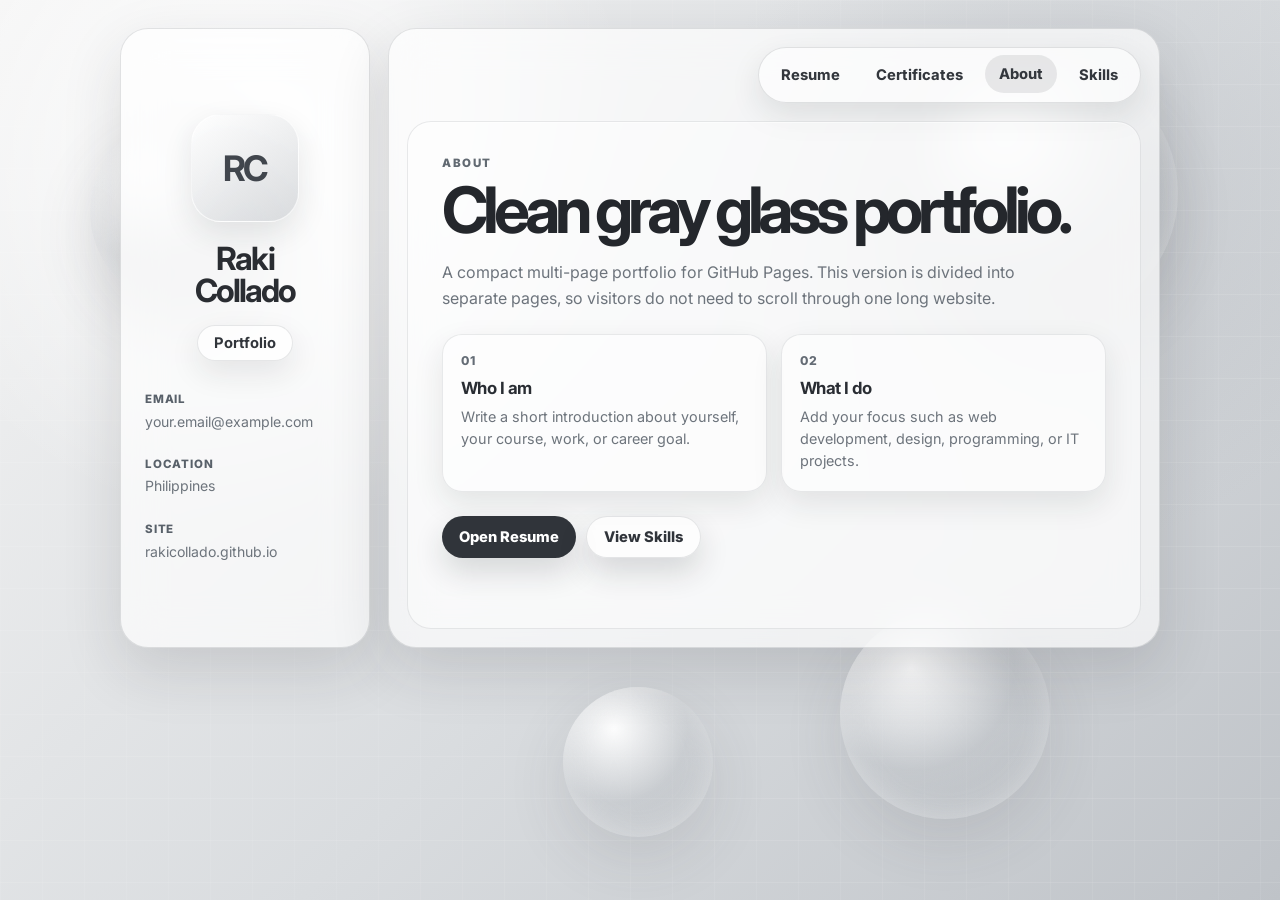
==== commit 8628b0ba: "polishing" ====
--- a/index.html
+++ b/index.html
@@ -3,103 +3,69 @@
 <head>
   <meta charset="UTF-8" />
   <meta name="viewport" content="width=device-width, initial-scale=1.0" />
-  <title>Raki Collado | Portfolio</title>
+  <title>Raki Collado | About</title>
+  <link rel="preconnect" href="https://fonts.googleapis.com" />
+  <link rel="preconnect" href="https://fonts.gstatic.com" crossorigin />
+  <link href="https://fonts.googleapis.com/css2?family=Inter:wght@400;500;600;700;800&display=swap" rel="stylesheet" />
   <link rel="stylesheet" href="styles.css" />
 </head>
 <body data-page="about">
-  <div class="bg-animation" aria-hidden="true">
-    <span class="orb" style="--size: 220px; --x: 6%; --y: 10%; --speed: 18s;"></span>
-    <span class="orb" style="--size: 340px; --x: 72%; --y: 4%; --speed: 24s;"></span>
-    <span class="orb" style="--size: 180px; --x: 82%; --y: 62%; --speed: 20s;"></span>
-    <span class="orb" style="--size: 270px; --x: 18%; --y: 72%; --speed: 26s;"></span>
-    <span class="orb" style="--size: 140px; --x: 48%; --y: 18%; --speed: 16s;"></span>
+  <div class="gray-motion" aria-hidden="true">
+    <span></span><span></span><span></span><span></span>
   </div>
 
-  <div class="page-shell">
-    <aside class="sidebar glass-panel">
-      <div>
-        <div class="profile-block">
-          <div class="avatar-frame">
-            <img src="assets/profile.jpg" alt="Profile photo" />
-            <span class="initials">RC</span>
-          </div>
-          <h1 class="name">Raki<br />Collado</h1>
-          <span class="role-pill">Portfolio</span>
-        </div>
+  <div class="portfolio-frame">
+    <aside class="profile-card glass">
+      <div class="avatar">
+        <img src="assets/profile.jpg" alt="Raki Collado profile photo" onerror="this.style.display='none'" />
+        <b>RC</b>
+      </div>
+      <h1>Raki<br />Collado</h1>
+      <p class="role">Portfolio</p>
 
-        <div class="contact-list">
-          <div class="contact-item">
-            <span>Email</span>
-            <a href="mailto:your.email@example.com">your.email@example.com</a>
-          </div>
-          <div class="contact-item">
-            <span>Location</span>
-            <p>Philippines</p>
-          </div>
-          <div class="contact-item">
-            <span>Website</span>
-            <a href="https://rakicollado.github.io">rakicollado.github.io</a>
-          </div>
-        </div>
+      <div class="mini-info">
+        <span>Email</span>
+        <a href="mailto:your.email@example.com">your.email@example.com</a>
       </div>
-
-      <div class="socials" aria-label="Social links">
-        <a href="#" aria-label="GitHub">GH</a>
-        <a href="#" aria-label="LinkedIn">IN</a>
-        <a href="#" aria-label="Facebook">FB</a>
+      <div class="mini-info">
+        <span>Location</span>
+        <p>Philippines</p>
+      </div>
+      <div class="mini-info">
+        <span>Site</span>
+        <a href="https://rakicollado.github.io">rakicollado.github.io</a>
       </div>
     </aside>
 
-    <main class="main-area">
-      <nav class="site-nav" aria-label="Primary navigation">
-        <a class="nav-link" data-page="resume" href="resume.html">Resume</a>
-        <a class="nav-link" data-page="certificates" href="certificates.html">Certificates</a>
-        <a class="nav-link" data-page="about" href="index.html">About</a>
-        <a class="nav-link" data-page="skills" href="skills.html">Skills</a>
+    <main class="workspace glass">
+      <nav class="nav-tabs" aria-label="Main navigation">
+        <a href="resume.html" data-page="resume">Resume</a>
+        <a href="certificates.html" data-page="certificates">Certificates</a>
+        <a href="index.html" data-page="about">About</a>
+        <a href="skills.html" data-page="skills">Skills</a>
       </nav>
 
-      <section class="content-card">
-        <div class="content-inner">
-          <span class="eyebrow">About</span>
-          <h1>Clean gray glass portfolio.</h1>
-          <p class="lead">
-            This is a multi-page portfolio template made for GitHub Pages. It uses a white and gray glassmorphism layout, soft shadows, and subtle gray background animations. Replace this text with your existing portfolio content.
-          </p>
+      <section class="panel compact-panel">
+        <p class="kicker">About</p>
+        <h2>Clean gray glass portfolio.</h2>
+        <p class="lead">A compact multi-page portfolio for GitHub Pages. This version is divided into separate pages, so visitors do not need to scroll through one long website.</p>
 
-          <div class="hero-actions">
-            <a class="button" href="resume.html">View Resume</a>
-            <a class="button secondary" href="certificates.html">See Certificates</a>
-          </div>
+        <div class="split-grid">
+          <article class="tile">
+            <span>01</span>
+            <h3>Who I am</h3>
+            <p>Write a short introduction about yourself, your course, work, or career goal.</p>
+          </article>
+          <article class="tile">
+            <span>02</span>
+            <h3>What I do</h3>
+            <p>Add your focus such as web development, design, programming, or IT projects.</p>
+          </article>
+        </div>
 
-          <h2>What I do</h2>
-          <div class="grid-2">
-            <article class="info-card">
-              <h3>Development</h3>
-              <p>Write a short description of your web, software, or IT experience here. Mention your strongest tools, projects, or specialization.</p>
-            </article>
-            <article class="info-card">
-              <h3>Design & Projects</h3>
-              <p>Add your project focus, design interests, academic work, research, or portfolio highlights. Keep it short and easy to scan.</p>
-            </article>
-          </div>
-
-          <h2>Quick facts</h2>
-          <div class="grid-3">
-            <article class="info-card">
-              <div class="number">01</div>
-              <p>Replace this with your first key highlight.</p>
-            </article>
-            <article class="info-card">
-              <div class="number">02</div>
-              <p>Replace this with your second key highlight.</p>
-            </article>
-            <article class="info-card">
-              <div class="number">03</div>
-              <p>Replace this with your third key highlight.</p>
-            </article>
-          </div>
-
-          <p class="footer-note">© <span data-year></span> Raki Collado. Built for GitHub Pages.</p>
+        <div class="quick-actions">
+          <a class="button" href="resume.html">Open Resume</a>
+          <a class="button ghost" href="skills.html">View Skills</a>
         </div>
       </section>
     </main>
--- a/styles.css
+++ b/styles.css
@@ -1,19 +1,15 @@
 :root {
-  --bg-1: #f3f4f5;
-  --bg-2: #d9dcdf;
-  --bg-3: #bfc4c9;
-  --text: #202327;
-  --muted: #68717a;
-  --soft: #eef0f2;
-  --glass: rgba(255, 255, 255, 0.62);
-  --glass-strong: rgba(255, 255, 255, 0.82);
-  --line: rgba(115, 122, 130, 0.18);
-  --shadow: 0 24px 70px rgba(36, 39, 44, 0.14);
-  --shadow-soft: 0 16px 36px rgba(36, 39, 44, 0.11);
-  --radius-xl: 32px;
-  --radius-lg: 24px;
-  --radius-md: 16px;
-  --container: 1180px;
+  --dark: #202327;
+  --text: #2a2d32;
+  --muted: #6d747c;
+  --line: rgba(74, 80, 88, 0.16);
+  --glass: rgba(255, 255, 255, 0.66);
+  --glass-2: rgba(255, 255, 255, 0.48);
+  --shadow: 0 22px 60px rgba(34, 37, 42, 0.14);
+  --soft-shadow: 0 12px 30px rgba(34, 37, 42, 0.1);
+  --radius-xl: 28px;
+  --radius-lg: 20px;
+  --radius-md: 14px;
 }
 
 * {
@@ -22,546 +18,418 @@
   padding: 0;
 }
 
-html {
-  scroll-behavior: smooth;
-}
-
+html,
 body {
-  min-height: 100vh;
-  font-family: Inter, ui-sans-serif, system-ui, -apple-system, BlinkMacSystemFont, "Segoe UI", sans-serif;
+  min-height: 100%;
+}
+
+body {
+  font-family: Inter, system-ui, -apple-system, BlinkMacSystemFont, "Segoe UI", sans-serif;
   color: var(--text);
   background:
-    radial-gradient(circle at 18% 12%, rgba(255,255,255,0.92), transparent 32%),
-    radial-gradient(circle at 88% 8%, rgba(198,202,207,0.62), transparent 28%),
-    linear-gradient(135deg, var(--bg-1), var(--bg-2) 48%, var(--bg-3));
+    radial-gradient(circle at 20% 16%, rgba(255,255,255,0.95), transparent 30%),
+    radial-gradient(circle at 82% 22%, rgba(180,184,190,0.42), transparent 28%),
+    linear-gradient(135deg, #f5f5f5, #d9dcdf 55%, #bfc3c8);
   overflow-x: hidden;
 }
 
-body::after {
+body::before {
   content: "";
   position: fixed;
   inset: 0;
   pointer-events: none;
-  opacity: 0.16;
   background-image:
-    linear-gradient(rgba(255,255,255,0.25) 1px, transparent 1px),
-    linear-gradient(90deg, rgba(255,255,255,0.22) 1px, transparent 1px);
-  background-size: 52px 52px;
-  mask-image: linear-gradient(to bottom, black, transparent 82%);
-  z-index: -2;
-}
-
-.bg-animation {
+    linear-gradient(rgba(255,255,255,0.28) 1px, transparent 1px),
+    linear-gradient(90deg, rgba(255,255,255,0.2) 1px, transparent 1px);
+  background-size: 42px 42px;
+  opacity: 0.38;
+  z-index: -3;
+}
+
+.gray-motion {
   position: fixed;
   inset: 0;
+  z-index: -2;
   overflow: hidden;
   pointer-events: none;
-  z-index: -3;
-}
-
-.orb {
+}
+
+.gray-motion span {
   position: absolute;
-  display: block;
-  width: var(--size);
-  height: var(--size);
-  left: var(--x);
-  top: var(--y);
-  border-radius: 999px;
-  background: radial-gradient(circle at 32% 28%, rgba(255,255,255,0.9), rgba(186,190,195,0.36) 44%, rgba(115,122,130,0.1) 72%);
-  filter: blur(1px);
-  box-shadow: inset 0 0 32px rgba(255,255,255,0.38), 0 22px 60px rgba(82, 88, 96, 0.12);
-  animation: drift var(--speed) ease-in-out infinite alternate;
-}
-
-.orb:nth-child(2) { animation-delay: -5s; }
-.orb:nth-child(3) { animation-delay: -11s; }
-.orb:nth-child(4) { animation-delay: -16s; }
-.orb:nth-child(5) { animation-delay: -22s; }
-
-@keyframes drift {
-  from { transform: translate3d(-24px, 18px, 0) scale(1); }
-  to { transform: translate3d(38px, -44px, 0) scale(1.08); }
-}
-
-.page-shell {
-  width: min(calc(100% - 44px), var(--container));
-  margin: 34px auto;
+  width: 190px;
+  height: 190px;
+  border-radius: 999px;
+  background: radial-gradient(circle at 34% 28%, rgba(255,255,255,0.92), rgba(184,188,193,0.36) 50%, rgba(83,89,97,0.1));
+  box-shadow: inset 0 0 30px rgba(255,255,255,0.35), 0 22px 60px rgba(62,68,76,0.12);
+  animation: grayFloat 18s ease-in-out infinite alternate;
+}
+
+.gray-motion span:nth-child(1) { left: 7%; top: 13%; }
+.gray-motion span:nth-child(2) { width: 260px; height: 260px; right: 8%; top: 7%; animation-duration: 24s; animation-delay: -7s; }
+.gray-motion span:nth-child(3) { width: 150px; height: 150px; left: 44%; bottom: 7%; animation-duration: 20s; animation-delay: -12s; }
+.gray-motion span:nth-child(4) { width: 210px; height: 210px; right: 18%; bottom: 9%; animation-duration: 26s; animation-delay: -15s; }
+
+@keyframes grayFloat {
+  from { transform: translate3d(-18px, 14px, 0) scale(1); }
+  to { transform: translate3d(34px, -32px, 0) scale(1.08); }
+}
+
+a {
+  color: inherit;
+}
+
+.portfolio-frame {
+  width: min(1040px, calc(100% - 36px));
+  min-height: 620px;
+  margin: 28px auto;
   display: grid;
-  grid-template-columns: 320px 1fr;
-  gap: 28px;
-  min-height: calc(100vh - 68px);
-}
-
-.glass-panel,
-.site-nav,
-.content-card,
-.info-card,
-.timeline-item,
-.skill-card,
-.certificate-card {
+  grid-template-columns: 250px 1fr;
+  gap: 18px;
+}
+
+.glass {
   border: 1px solid var(--line);
   background: var(--glass);
-  backdrop-filter: blur(24px);
-  -webkit-backdrop-filter: blur(24px);
-  box-shadow: var(--shadow-soft);
-}
-
-.sidebar {
-  position: sticky;
-  top: 34px;
-  height: calc(100vh - 68px);
+  backdrop-filter: blur(22px);
+  -webkit-backdrop-filter: blur(22px);
+  box-shadow: var(--shadow);
+}
+
+.profile-card {
   border-radius: var(--radius-xl);
-  padding: 34px 30px;
+  padding: 26px 24px;
+  display: flex;
+  flex-direction: column;
+  justify-content: center;
+  gap: 17px;
+}
+
+.avatar {
+  width: 108px;
+  height: 108px;
+  margin: 0 auto 4px;
+  border-radius: 30px;
+  overflow: hidden;
+  display: grid;
+  place-items: center;
+  position: relative;
+  background: linear-gradient(145deg, rgba(255,255,255,0.85), rgba(170,175,181,0.42));
+  border: 1px solid rgba(255,255,255,0.66);
+  box-shadow: var(--soft-shadow);
+}
+
+.avatar img {
+  width: 100%;
+  height: 100%;
+  object-fit: cover;
+  position: absolute;
+  inset: 0;
+  z-index: 2;
+}
+
+.avatar b {
+  font-size: 2.2rem;
+  letter-spacing: -0.08em;
+  color: #41464d;
+}
+
+.profile-card h1 {
+  text-align: center;
+  font-size: 2rem;
+  line-height: 1.02;
+  letter-spacing: -0.06em;
+}
+
+.role {
+  width: fit-content;
+  margin: 0 auto 6px;
+  border-radius: 999px;
+  padding: 8px 16px;
+  color: #31353b;
+  background: rgba(255,255,255,0.68);
+  border: 1px solid rgba(80,86,94,0.14);
+  box-shadow: var(--soft-shadow);
+  font-weight: 700;
+  font-size: 0.92rem;
+}
+
+.mini-info {
+  padding-top: 8px;
+}
+
+.mini-info span {
+  display: block;
+  margin-bottom: 5px;
+  color: #59616a;
+  text-transform: uppercase;
+  letter-spacing: 0.07em;
+  font-size: 0.72rem;
+  font-weight: 800;
+}
+
+.mini-info a,
+.mini-info p {
+  color: var(--muted);
+  font-size: 0.88rem;
+  line-height: 1.45;
+  text-decoration: none;
+  word-break: break-word;
+}
+
+.workspace {
+  border-radius: var(--radius-xl);
+  padding: 18px;
+  display: grid;
+  grid-template-rows: auto 1fr;
+  gap: 18px;
+}
+
+.nav-tabs {
+  justify-self: end;
+  display: flex;
+  flex-wrap: wrap;
+  gap: 8px;
+  padding: 8px;
+  border-radius: 999px;
+  background: rgba(255,255,255,0.62);
+  border: 1px solid var(--line);
+  box-shadow: var(--soft-shadow);
+}
+
+.nav-tabs a {
+  text-decoration: none;
+  color: #33373d;
+  font-size: 0.92rem;
+  font-weight: 750;
+  padding: 10px 14px;
+  border-radius: 999px;
+  transition: 180ms ease;
+}
+
+.nav-tabs a:hover,
+.nav-tabs a.active {
+  background: rgba(48,52,58,0.1);
+  transform: translateY(-1px);
+}
+
+.panel {
+  min-height: 480px;
+  border-radius: 24px;
+  background: rgba(255,255,255,0.44);
+  border: 1px solid rgba(74,80,88,0.12);
+  padding: 34px;
+  box-shadow: inset 0 1px 0 rgba(255,255,255,0.48);
+  animation: pageIn 420ms ease both;
+}
+
+@keyframes pageIn {
+  from { opacity: 0; transform: translateY(10px); }
+  to { opacity: 1; transform: translateY(0); }
+}
+
+.kicker {
+  color: #626a72;
+  text-transform: uppercase;
+  letter-spacing: 0.14em;
+  font-size: 0.72rem;
+  font-weight: 850;
+  margin-bottom: 10px;
+}
+
+h2 {
+  max-width: 650px;
+  color: #24272c;
+  font-size: clamp(2.3rem, 5vw, 4.2rem);
+  line-height: 0.95;
+  letter-spacing: -0.08em;
+  margin-bottom: 18px;
+}
+
+.lead {
+  max-width: 640px;
+  color: var(--muted);
+  font-size: 1rem;
+  line-height: 1.65;
+}
+
+.split-grid,
+.resume-grid,
+.cert-grid,
+.skill-groups {
+  display: grid;
+  gap: 14px;
+  margin-top: 22px;
+}
+
+.split-grid { grid-template-columns: repeat(2, minmax(0, 1fr)); }
+.resume-grid { grid-template-columns: repeat(2, minmax(0, 1fr)); }
+.cert-grid { grid-template-columns: repeat(4, minmax(0, 1fr)); }
+.skill-groups { grid-template-columns: 1fr; }
+
+.tile,
+.certificate {
+  border-radius: var(--radius-lg);
+  padding: 18px;
+  background: rgba(255,255,255,0.52);
+  border: 1px solid rgba(74,80,88,0.12);
+  box-shadow: var(--soft-shadow);
+}
+
+.tile span,
+.tile small {
+  display: block;
+  margin-bottom: 10px;
+  color: #646c75;
+  font-weight: 800;
+  font-size: 0.76rem;
+  letter-spacing: 0.08em;
+  text-transform: uppercase;
+}
+
+.tile h3,
+.certificate strong {
+  display: block;
+  color: #292d33;
+  font-size: 1.05rem;
+  line-height: 1.2;
+  letter-spacing: -0.03em;
+  margin-bottom: 8px;
+}
+
+.tile p,
+.certificate span {
+  color: var(--muted);
+  line-height: 1.55;
+  font-size: 0.9rem;
+}
+
+.quick-actions {
+  display: flex;
+  flex-wrap: wrap;
+  gap: 10px;
+  margin-top: 24px;
+}
+
+.button {
+  min-height: 42px;
+  display: inline-flex;
+  align-items: center;
+  justify-content: center;
+  border-radius: 999px;
+  padding: 0 17px;
+  text-decoration: none;
+  background: #30343a;
+  color: #ffffff;
+  font-size: 0.92rem;
+  font-weight: 800;
+  box-shadow: 0 14px 30px rgba(34,37,42,0.16);
+  transition: 180ms ease;
+}
+
+.button.ghost {
+  color: #30343a;
+  background: rgba(255,255,255,0.65);
+  border: 1px solid rgba(74,80,88,0.14);
+}
+
+.button:hover {
+  transform: translateY(-2px);
+}
+
+.certificate {
+  min-height: 174px;
+  text-decoration: none;
   display: flex;
   flex-direction: column;
   justify-content: space-between;
-}
-
-.profile-block {
-  text-align: center;
-}
-
-.avatar-frame {
-  width: 150px;
-  height: 150px;
-  margin: 24px auto 26px;
-  border-radius: 42px;
-  background: linear-gradient(145deg, rgba(255,255,255,0.76), rgba(198,202,207,0.44));
-  border: 1px solid rgba(255,255,255,0.62);
-  box-shadow: inset 0 0 0 1px rgba(255,255,255,0.34), 0 22px 46px rgba(39,43,49,0.12);
-  overflow: hidden;
-  display: grid;
-  place-items: center;
-}
-
-.avatar-frame img {
-  width: 100%;
-  height: 100%;
-  object-fit: cover;
-}
-
-.initials {
-  font-size: 3.1rem;
-  font-weight: 800;
-  letter-spacing: -0.08em;
-  color: #3c4148;
-}
-
-.name {
-  font-size: clamp(1.75rem, 3vw, 2.15rem);
-  line-height: 1.08;
-  letter-spacing: -0.055em;
-  margin-bottom: 18px;
-}
-
-.role-pill,
-.small-pill {
-  display: inline-flex;
-  align-items: center;
-  justify-content: center;
-  border-radius: 999px;
-  padding: 9px 18px;
-  border: 1px solid rgba(113,120,128,0.18);
-  background: rgba(255,255,255,0.64);
-  box-shadow: 0 12px 28px rgba(34,37,43,0.09);
-  color: #2d3137;
-  font-weight: 600;
-}
-
-.contact-list {
-  display: grid;
-  gap: 22px;
-  margin-top: 34px;
-}
-
-.contact-item span {
+  transition: 180ms ease;
+}
+
+.certificate:hover {
+  transform: translateY(-3px);
+  background: rgba(255,255,255,0.68);
+}
+
+.certificate i {
   display: block;
-  color: var(--muted);
-  font-size: 0.78rem;
-  font-weight: 800;
-  letter-spacing: 0.06em;
-  text-transform: uppercase;
-  margin-bottom: 6px;
-}
-
-.contact-item a,
-.contact-item p {
-  color: var(--muted);
-  text-decoration: none;
-  line-height: 1.55;
-}
-
-.contact-item a:hover {
-  color: var(--text);
-}
-
-.socials {
-  display: flex;
-  justify-content: center;
-  gap: 12px;
-  padding-top: 26px;
-}
-
-.socials a {
-  width: 40px;
-  height: 40px;
-  display: grid;
-  place-items: center;
-  border-radius: 999px;
-  text-decoration: none;
-  color: #2c3036;
-  border: 1px solid rgba(113,120,128,0.18);
-  background: rgba(255,255,255,0.46);
-  transition: transform 180ms ease, background 180ms ease;
-}
-
-.socials a:hover {
-  transform: translateY(-3px);
-  background: rgba(255,255,255,0.78);
-}
-
-.main-area {
-  position: relative;
-  min-width: 0;
-}
-
-.site-nav {
-  position: sticky;
-  top: 34px;
-  z-index: 20;
-  border-radius: 0 0 var(--radius-lg) var(--radius-lg);
-  margin-left: auto;
-  width: fit-content;
-  display: flex;
-  align-items: center;
-  gap: 6px;
-  padding: 10px;
-  background: rgba(255,255,255,0.78);
-}
-
-.nav-link {
-  color: #2f3339;
-  text-decoration: none;
-  font-size: 1rem;
-  font-weight: 650;
-  padding: 14px 18px;
-  border-radius: 999px;
-  transition: background 180ms ease, transform 180ms ease;
-}
-
-.nav-link:hover,
-.nav-link.active {
-  background: rgba(70,75,82,0.1);
-  transform: translateY(-1px);
-}
-
-.nav-link.active {
-  text-decoration: underline;
-  text-underline-offset: 5px;
-  text-decoration-thickness: 2px;
-}
-
-.nav-toggle {
-  display: none;
-  border: 0;
-  background: rgba(255,255,255,0.75);
-  border-radius: 16px;
-  padding: 12px 14px;
-  font-weight: 800;
-  color: var(--text);
-  box-shadow: var(--shadow-soft);
-}
-
-.content-card {
-  border-radius: var(--radius-xl);
-  min-height: calc(100vh - 68px);
-  padding: clamp(34px, 5vw, 58px);
-  margin-top: -70px;
-  background: rgba(255,255,255,0.50);
-}
-
-.content-inner {
-  padding-top: 94px;
-  animation: fadeUp 540ms ease both;
-}
-
-@keyframes fadeUp {
-  from { opacity: 0; transform: translateY(18px); }
-  to { opacity: 1; transform: translateY(0); }
-}
-
-.eyebrow {
-  display: inline-flex;
-  align-items: center;
-  gap: 10px;
-  color: var(--muted);
-  font-weight: 800;
-  font-size: 0.8rem;
-  text-transform: uppercase;
-  letter-spacing: 0.12em;
-  margin-bottom: 16px;
-}
-
-.eyebrow::before {
-  content: "";
-  width: 32px;
-  height: 1px;
-  background: rgba(80,86,94,0.45);
-}
-
-h1 {
-  font-size: clamp(2.55rem, 6vw, 4.8rem);
-  line-height: 0.96;
-  letter-spacing: -0.075em;
-  margin-bottom: 24px;
-}
-
-h2 {
-  font-size: clamp(2rem, 4vw, 3.2rem);
-  letter-spacing: -0.06em;
-  margin: 54px 0 22px;
-}
-
-h3 {
-  font-size: 1.45rem;
-  letter-spacing: -0.04em;
-  margin-bottom: 12px;
-}
-
-p {
-  color: var(--muted);
-  font-size: 1.02rem;
-  line-height: 1.8;
-}
-
-.lead {
-  max-width: 880px;
-  font-size: 1.15rem;
-}
-
-.hero-actions {
+  height: 62px;
+  border-radius: 14px;
+  margin-bottom: 14px;
+  background:
+    linear-gradient(135deg, rgba(255,255,255,0.74), rgba(151,157,164,0.25)),
+    repeating-linear-gradient(45deg, rgba(42,46,52,0.12) 0 1px, transparent 1px 10px);
+  border: 1px solid rgba(74,80,88,0.12);
+}
+
+.chips {
   display: flex;
   flex-wrap: wrap;
-  gap: 12px;
-  margin-top: 26px;
-}
-
-.button {
-  display: inline-flex;
-  align-items: center;
-  justify-content: center;
-  gap: 10px;
-  min-height: 48px;
-  border-radius: 999px;
-  padding: 0 20px;
-  color: #f7f8f9;
-  background: #30343a;
-  text-decoration: none;
-  font-weight: 750;
-  border: 1px solid rgba(255,255,255,0.3);
-  box-shadow: 0 16px 34px rgba(31,34,39,0.18);
-  transition: transform 180ms ease, box-shadow 180ms ease;
-}
-
-.button.secondary {
-  color: #2f3339;
+  gap: 9px;
+}
+
+.chips span {
+  margin: 0;
+  padding: 9px 12px;
+  border-radius: 999px;
+  color: #373b42;
   background: rgba(255,255,255,0.62);
-  border-color: rgba(113,120,128,0.2);
-}
-
-.button:hover {
-  transform: translateY(-3px);
-  box-shadow: 0 20px 42px rgba(31,34,39,0.2);
-}
-
-.grid-2,
-.grid-3 {
-  display: grid;
-  gap: 22px;
-}
-
-.grid-2 { grid-template-columns: repeat(2, minmax(0, 1fr)); }
-.grid-3 { grid-template-columns: repeat(3, minmax(0, 1fr)); }
-
-.info-card,
-.skill-card,
-.certificate-card,
-.timeline-item {
-  border-radius: var(--radius-lg);
-  padding: 26px;
-  background: rgba(255,255,255,0.54);
-}
-
-.info-card .number {
-  font-size: 2rem;
-  font-weight: 850;
-  letter-spacing: -0.05em;
-  color: #333840;
-  margin-bottom: 6px;
-}
-
-.timeline {
-  display: grid;
-  gap: 18px;
-}
-
-.timeline-item {
-  display: grid;
-  grid-template-columns: 150px 1fr;
-  gap: 22px;
-  position: relative;
-}
-
-.timeline-date {
-  color: #3f444b;
-  font-weight: 800;
-}
-
-.list {
-  display: grid;
-  gap: 10px;
-  margin-top: 14px;
-  color: var(--muted);
-  line-height: 1.7;
-  padding-left: 20px;
-}
-
-.skill-card header {
-  display: flex;
-  justify-content: space-between;
-  align-items: center;
-  gap: 12px;
-  margin-bottom: 14px;
-}
-
-.skill-card strong {
-  font-size: 1.08rem;
-}
-
-.skill-card span {
-  color: var(--muted);
-  font-weight: 700;
-}
-
-.meter {
-  height: 10px;
-  border-radius: 999px;
-  overflow: hidden;
-  background: rgba(115,122,130,0.16);
-  border: 1px solid rgba(115,122,130,0.12);
-}
-
-.meter i {
-  display: block;
-  height: 100%;
-  width: var(--level);
-  border-radius: inherit;
-  background: linear-gradient(90deg, #707780, #30343a);
-  animation: grow 900ms ease both;
-}
-
-@keyframes grow {
-  from { width: 0; }
-  to { width: var(--level); }
-}
-
-.certificate-card {
-  min-height: 210px;
-  display: flex;
-  flex-direction: column;
-  justify-content: space-between;
-}
-
-.certificate-thumb {
-  min-height: 92px;
-  border-radius: 18px;
-  margin-bottom: 22px;
-  background:
-    linear-gradient(135deg, rgba(255,255,255,0.68), rgba(154,160,168,0.26)),
-    repeating-linear-gradient(45deg, rgba(61,66,73,0.1) 0 1px, transparent 1px 12px);
-  border: 1px solid rgba(115,122,130,0.16);
-}
-
-.page-note {
-  margin-top: 24px;
-  padding: 18px 20px;
-  border-radius: var(--radius-md);
-  color: var(--muted);
-  background: rgba(255,255,255,0.44);
-  border: 1px solid var(--line);
-}
-
-.footer-note {
-  margin-top: 48px;
-  color: var(--muted);
-  font-size: 0.92rem;
-}
-
-@media (max-width: 980px) {
-  .page-shell {
+  border: 1px solid rgba(74,80,88,0.12);
+  font-size: 0.84rem;
+  text-transform: none;
+  letter-spacing: 0;
+}
+
+@media (max-width: 900px) {
+  .portfolio-frame {
     grid-template-columns: 1fr;
-  }
-
-  .sidebar {
-    position: relative;
-    top: 0;
-    height: auto;
-  }
-
-  .content-card {
-    margin-top: 0;
-  }
-
-  .content-inner {
-    padding-top: 20px;
-  }
-
-  .site-nav {
-    width: 100%;
+    min-height: auto;
+  }
+
+  .profile-card {
+    min-height: auto;
+  }
+
+  .workspace {
+    min-height: auto;
+  }
+
+  .nav-tabs {
+    justify-self: stretch;
     justify-content: center;
-    border-radius: var(--radius-lg);
-  }
-
-  .grid-2,
-  .grid-3 {
+    border-radius: 22px;
+  }
+
+  .cert-grid {
+    grid-template-columns: repeat(2, minmax(0, 1fr));
+  }
+}
+
+@media (max-width: 620px) {
+  .portfolio-frame {
+    width: min(100% - 22px, 1040px);
+    margin: 14px auto;
+    gap: 12px;
+  }
+
+  .profile-card,
+  .workspace,
+  .panel {
+    border-radius: 22px;
+    padding: 20px;
+  }
+
+  .nav-tabs a {
+    padding: 9px 11px;
+    font-size: 0.86rem;
+  }
+
+  h2 {
+    font-size: 2.35rem;
+  }
+
+  .split-grid,
+  .resume-grid,
+  .cert-grid {
     grid-template-columns: 1fr;
   }
 }
-
-@media (max-width: 680px) {
-  .page-shell {
-    width: min(calc(100% - 24px), var(--container));
-    margin: 18px auto;
-  }
-
-  .site-nav {
-    position: relative;
-    top: 0;
-    margin-bottom: 14px;
-    padding: 10px;
-    flex-wrap: wrap;
-  }
-
-  .nav-link {
-    padding: 11px 13px;
-    font-size: 0.95rem;
-  }
-
-  .content-card,
-  .sidebar {
-    border-radius: 24px;
-    padding: 26px;
-  }
-
-  .timeline-item {
-    grid-template-columns: 1fr;
-  }
-
-  .hero-actions {
-    flex-direction: column;
-  }
-
-  .button {
-    width: 100%;
-  }
-}
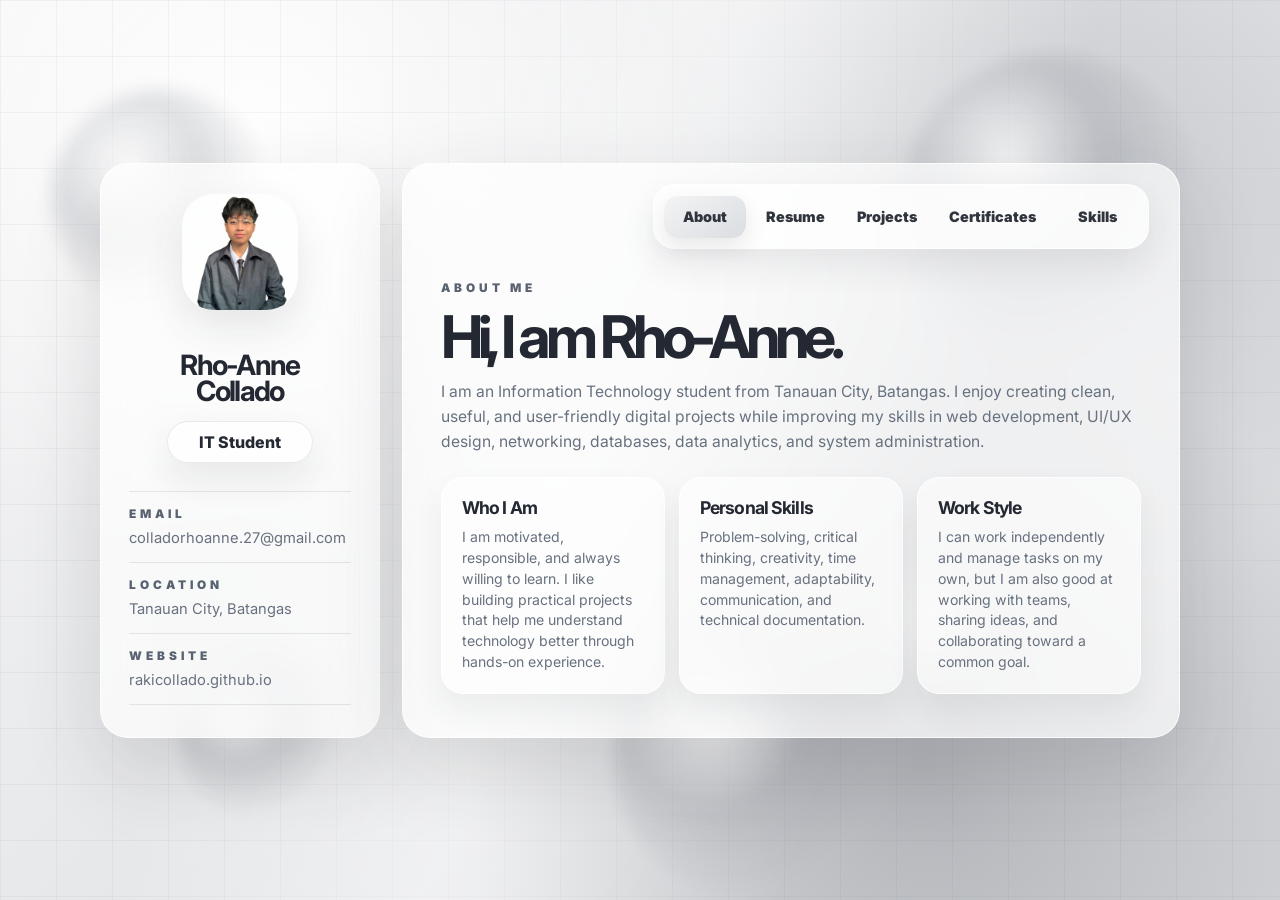
==== commit e9ab22b1: "finalizing portfolio" ====
--- a/index.html
+++ b/index.html
@@ -3,73 +3,77 @@
 <head>
   <meta charset="UTF-8" />
   <meta name="viewport" content="width=device-width, initial-scale=1.0" />
-  <title>Raki Collado | About</title>
+<title>Rho-Anne Collado | Portfolio</title>
+<link rel="icon" type="image/png" href="assets/favicon.png" />
   <link rel="preconnect" href="https://fonts.googleapis.com" />
   <link rel="preconnect" href="https://fonts.gstatic.com" crossorigin />
-  <link href="https://fonts.googleapis.com/css2?family=Inter:wght@400;500;600;700;800&display=swap" rel="stylesheet" />
+  <link href="https://fonts.googleapis.com/css2?family=Inter:wght@400;500;600;700;800;900&display=swap" rel="stylesheet" />
   <link rel="stylesheet" href="styles.css" />
 </head>
 <body data-page="about">
-  <div class="gray-motion" aria-hidden="true">
-    <span></span><span></span><span></span><span></span>
-  </div>
+  <div class="gray-motion" aria-hidden="true"><span></span><span></span><span></span><span></span><span></span></div>
 
-  <div class="portfolio-frame">
-    <aside class="profile-card glass">
-      <div class="avatar">
-        <img src="assets/profile.jpg" alt="Raki Collado profile photo" onerror="this.style.display='none'" />
-        <b>RC</b>
-      </div>
-      <h1>Raki<br />Collado</h1>
-      <p class="role">Portfolio</p>
+  <main class="page-wrap">
+    <div class="portfolio-frame">
+      <aside class="profile-card glass">
+        <div class="avatar">
+          <img src="assets/profile.jpg" alt="Rho-Anne Collado profile photo" onerror="this.style.display='none'" />
+          <b>RC</b>
+        </div>
+        <h1>Rho-Anne<br />Collado</h1>
+        <div class="role-pill">IT Student</div>
+        <div class="profile-list">
+          <div><span>Email</span><a href="mailto:colladorhoanne.27@gmail.com">colladorhoanne.27@gmail.com</a></div>
+          <div><span>Location</span><p>Tanauan City, Batangas</p></div>
+          <div><span>Website</span><a href="https://rakicollado.github.io">rakicollado.github.io</a></div>
+        </div>
+      </aside>
 
-      <div class="mini-info">
-        <span>Email</span>
-        <a href="mailto:your.email@example.com">your.email@example.com</a>
-      </div>
-      <div class="mini-info">
-        <span>Location</span>
-        <p>Philippines</p>
-      </div>
-      <div class="mini-info">
-        <span>Site</span>
-        <a href="https://rakicollado.github.io">rakicollado.github.io</a>
-      </div>
-    </aside>
+      <section class="content-card glass">
+        <nav class="navbar" aria-label="Main navigation">
+          <a href="index.html" data-page="about">About</a>
+          <a href="resume.html" data-page="resume">Resume</a>
+          <a href="projects.html" data-page="projects">Projects</a>
+          <a href="certificates.html" data-page="certificates">Certificates</a>
+          <a href="skills.html" data-page="skills">Skills</a>
+        </nav>
 
-    <main class="workspace glass">
-      <nav class="nav-tabs" aria-label="Main navigation">
-        <a href="resume.html" data-page="resume">Resume</a>
-        <a href="certificates.html" data-page="certificates">Certificates</a>
-        <a href="index.html" data-page="about">About</a>
-        <a href="skills.html" data-page="skills">Skills</a>
-      </nav>
+        <div class="page-content">
+          <p class="eyebrow">About Me</p>
+          <h2>Hi, I am Rho-Anne.</h2>
+          <p class="lead">
+            I am an Information Technology student from Tanauan City, Batangas. I enjoy creating clean,
+            useful, and user-friendly digital projects while improving my skills in web development,
+            UI/UX design, networking, databases, data analytics, and system administration.
+          </p>
 
-      <section class="panel compact-panel">
-        <p class="kicker">About</p>
-        <h2>Clean gray glass portfolio.</h2>
-        <p class="lead">A compact multi-page portfolio for GitHub Pages. This version is divided into separate pages, so visitors do not need to scroll through one long website.</p>
-
-        <div class="split-grid">
-          <article class="tile">
-            <span>01</span>
-            <h3>Who I am</h3>
-            <p>Write a short introduction about yourself, your course, work, or career goal.</p>
-          </article>
-          <article class="tile">
-            <span>02</span>
-            <h3>What I do</h3>
-            <p>Add your focus such as web development, design, programming, or IT projects.</p>
-          </article>
-        </div>
-
-        <div class="quick-actions">
-          <a class="button" href="resume.html">Open Resume</a>
-          <a class="button ghost" href="skills.html">View Skills</a>
+          <div class="card-grid about-grid">
+            <div class="mini-card">
+              <h3>Who I Am</h3>
+              <p>
+                I am motivated, responsible, and always willing to learn. I like building practical
+                projects that help me understand technology better through hands-on experience.
+              </p>
+            </div>
+            <div class="mini-card">
+              <h3>Personal Skills</h3>
+              <p>
+                Problem-solving, critical thinking, creativity, time management, adaptability,
+                communication, and technical documentation.
+              </p>
+            </div>
+            <div class="mini-card">
+              <h3>Work Style</h3>
+              <p>
+                I can work independently and manage tasks on my own, but I am also good at working
+                with teams, sharing ideas, and collaborating toward a common goal.
+              </p>
+            </div>
+          </div>
         </div>
       </section>
-    </main>
-  </div>
+    </div>
+  </main>
 
   <script src="script.js"></script>
 </body>
--- a/styles.css
+++ b/styles.css
@@ -1,15 +1,11 @@
 :root {
-  --dark: #202327;
-  --text: #2a2d32;
-  --muted: #6d747c;
-  --line: rgba(74, 80, 88, 0.16);
-  --glass: rgba(255, 255, 255, 0.66);
-  --glass-2: rgba(255, 255, 255, 0.48);
-  --shadow: 0 22px 60px rgba(34, 37, 42, 0.14);
-  --soft-shadow: 0 12px 30px rgba(34, 37, 42, 0.1);
-  --radius-xl: 28px;
-  --radius-lg: 20px;
-  --radius-md: 14px;
+  --ink: #242832;
+  --muted: #68717f;
+  --line: rgba(120, 126, 136, 0.18);
+  --glass: rgba(255, 255, 255, 0.68);
+  --card: rgba(255, 255, 255, 0.58);
+  --shadow: 0 30px 80px rgba(45, 48, 55, 0.15);
+  --soft-shadow: 0 16px 34px rgba(45, 48, 55, 0.09);
 }
 
 * {
@@ -18,104 +14,134 @@
   padding: 0;
 }
 
-html,
+html {
+  min-height: 100%;
+}
+
 body {
-  min-height: 100%;
-}
-
-body {
-  font-family: Inter, system-ui, -apple-system, BlinkMacSystemFont, "Segoe UI", sans-serif;
-  color: var(--text);
-  background:
-    radial-gradient(circle at 20% 16%, rgba(255,255,255,0.95), transparent 30%),
-    radial-gradient(circle at 82% 22%, rgba(180,184,190,0.42), transparent 28%),
-    linear-gradient(135deg, #f5f5f5, #d9dcdf 55%, #bfc3c8);
+  min-height: 100vh;
   overflow-x: hidden;
+  overflow-y: auto;
+  font-family: "Inter", system-ui, -apple-system, BlinkMacSystemFont, "Segoe UI", sans-serif;
+  color: var(--ink);
+  background: #e5e6e8;
 }
 
 body::before {
   content: "";
   position: fixed;
   inset: 0;
+  z-index: -5;
+  background:
+    linear-gradient(rgba(88, 92, 100, 0.06) 1px, transparent 1px),
+    linear-gradient(90deg, rgba(88, 92, 100, 0.06) 1px, transparent 1px),
+    radial-gradient(circle at 20% 16%, rgba(255, 255, 255, 0.95), transparent 34%),
+    radial-gradient(circle at 82% 20%, rgba(188, 191, 196, 0.72), transparent 32%),
+    radial-gradient(circle at 72% 85%, rgba(120, 124, 132, 0.42), transparent 38%),
+    linear-gradient(135deg, #f7f7f8, #d3d5d8);
+  background-size: 56px 56px, 56px 56px, auto, auto, auto, auto;
+  animation: gridSlide 18s linear infinite;
+}
+
+body::after {
+  content: "";
+  position: fixed;
+  inset: -45% -25%;
+  z-index: -4;
   pointer-events: none;
-  background-image:
-    linear-gradient(rgba(255,255,255,0.28) 1px, transparent 1px),
-    linear-gradient(90deg, rgba(255,255,255,0.2) 1px, transparent 1px);
-  background-size: 42px 42px;
-  opacity: 0.38;
-  z-index: -3;
+  background: linear-gradient(110deg, transparent 35%, rgba(255, 255, 255, 0.50) 48%, transparent 62%);
+  animation: lightSweep 9s ease-in-out infinite;
 }
 
 .gray-motion {
   position: fixed;
   inset: 0;
-  z-index: -2;
+  z-index: -3;
   overflow: hidden;
   pointer-events: none;
 }
 
 .gray-motion span {
   position: absolute;
-  width: 190px;
-  height: 190px;
+  display: block;
+  width: 220px;
+  height: 220px;
   border-radius: 999px;
-  background: radial-gradient(circle at 34% 28%, rgba(255,255,255,0.92), rgba(184,188,193,0.36) 50%, rgba(83,89,97,0.1));
-  box-shadow: inset 0 0 30px rgba(255,255,255,0.35), 0 22px 60px rgba(62,68,76,0.12);
-  animation: grayFloat 18s ease-in-out infinite alternate;
-}
-
-.gray-motion span:nth-child(1) { left: 7%; top: 13%; }
-.gray-motion span:nth-child(2) { width: 260px; height: 260px; right: 8%; top: 7%; animation-duration: 24s; animation-delay: -7s; }
-.gray-motion span:nth-child(3) { width: 150px; height: 150px; left: 44%; bottom: 7%; animation-duration: 20s; animation-delay: -12s; }
-.gray-motion span:nth-child(4) { width: 210px; height: 210px; right: 18%; bottom: 9%; animation-duration: 26s; animation-delay: -15s; }
-
-@keyframes grayFloat {
-  from { transform: translate3d(-18px, 14px, 0) scale(1); }
-  to { transform: translate3d(34px, -32px, 0) scale(1.08); }
-}
-
-a {
-  color: inherit;
+  background: radial-gradient(circle at 35% 35%, rgba(255, 255, 255, 0.80), rgba(145, 149, 158, 0.28), transparent 70%);
+  filter: blur(8px);
+  opacity: 0.95;
+  animation: floatOrb 8s ease-in-out infinite alternate;
+}
+
+.gray-motion span:nth-child(1) { left: 4%; top: 10%; animation-duration: 9s; }
+.gray-motion span:nth-child(2) { right: 6%; top: 6%; width: 300px; height: 300px; animation-duration: 11s; animation-delay: -2s; }
+.gray-motion span:nth-child(3) { left: 48%; bottom: 0%; width: 280px; height: 280px; animation-duration: 10s; animation-delay: -5s; }
+.gray-motion span:nth-child(4) { left: 14%; bottom: 9%; width: 165px; height: 165px; animation-duration: 8s; animation-delay: -3s; }
+.gray-motion span:nth-child(5) { right: 18%; bottom: 18%; width: 185px; height: 185px; animation-duration: 7s; animation-delay: -1s; }
+
+@keyframes floatOrb {
+  from { transform: translate3d(-22px, -16px, 0) scale(0.96); }
+  to { transform: translate3d(42px, 34px, 0) scale(1.08); }
+}
+
+@keyframes lightSweep {
+  0%, 100% { transform: translateX(-20%) rotate(0deg); opacity: 0.35; }
+  50% { transform: translateX(18%) rotate(4deg); opacity: 0.9; }
+}
+
+@keyframes gridSlide {
+  from { background-position: 0 0, 0 0, center, center, center, center; }
+  to { background-position: 56px 56px, 56px 56px, center, center, center, center; }
+}
+
+.page-wrap {
+  min-height: 100vh;
+  width: 100%;
+  display: grid;
+  place-items: center;
+  padding: 24px;
 }
 
 .portfolio-frame {
-  width: min(1040px, calc(100% - 36px));
-  min-height: 620px;
-  margin: 28px auto;
-  display: grid;
-  grid-template-columns: 250px 1fr;
-  gap: 18px;
+  width: min(1080px, 100%);
+  display: grid;
+  grid-template-columns: 280px minmax(0, 1fr);
+  gap: 22px;
+  align-items: stretch;
 }
 
 .glass {
-  border: 1px solid var(--line);
   background: var(--glass);
+  border: 1px solid rgba(255, 255, 255, 0.76);
+  box-shadow: var(--shadow);
   backdrop-filter: blur(22px);
   -webkit-backdrop-filter: blur(22px);
-  box-shadow: var(--shadow);
+}
+
+.profile-card,
+.content-card {
+  min-height: 575px;
+  border-radius: 28px;
 }
 
 .profile-card {
-  border-radius: var(--radius-xl);
-  padding: 26px 24px;
+  padding: 30px 28px;
   display: flex;
   flex-direction: column;
-  justify-content: center;
-  gap: 17px;
+  align-items: center;
+  text-align: center;
 }
 
 .avatar {
-  width: 108px;
-  height: 108px;
-  margin: 0 auto 4px;
-  border-radius: 30px;
-  overflow: hidden;
+  width: 124px;
+  height: 124px;
+  border-radius: 34px;
   display: grid;
   place-items: center;
   position: relative;
-  background: linear-gradient(145deg, rgba(255,255,255,0.85), rgba(170,175,181,0.42));
-  border: 1px solid rgba(255,255,255,0.66);
-  box-shadow: var(--soft-shadow);
+  overflow: hidden;
+  background: linear-gradient(145deg, #f0f0f1, #cfd2d6);
+  box-shadow: inset 0 1px 0 rgba(255, 255, 255, 0.82), 0 18px 38px rgba(65, 68, 75, 0.12);
 }
 
 .avatar img {
@@ -128,308 +154,869 @@
 }
 
 .avatar b {
-  font-size: 2.2rem;
+  font-size: 2.15rem;
   letter-spacing: -0.08em;
-  color: #41464d;
+  color: #5d6570;
 }
 
 .profile-card h1 {
+  margin-top: 22px;
+  font-size: 1.75rem;
+  line-height: 0.96;
+  letter-spacing: -0.06em;
+}
+
+.role-pill {
+  margin-top: 16px;
+  min-width: 146px;
+  padding: 10px 16px;
+  border-radius: 999px;
+  background: rgba(255, 255, 255, 0.78);
+  border: 1px solid rgba(120, 126, 137, 0.16);
+  box-shadow: var(--soft-shadow);
+  font-weight: 800;
+}
+
+.profile-list {
+  width: 100%;
+  margin-top: 28px;
+  text-align: left;
+}
+
+.profile-list div {
+  padding: 15px 0;
+  border-top: 1px solid var(--line);
+}
+
+.profile-list div:last-child {
+  border-bottom: 1px solid var(--line);
+}
+
+.profile-list span,
+.eyebrow {
+  display: block;
+  color: #596270;
+  font-size: 0.74rem;
+  font-weight: 900;
+  letter-spacing: 0.34em;
+  text-transform: uppercase;
+}
+
+.profile-list a,
+.profile-list p {
+  margin-top: 8px;
+  display: block;
+  color: var(--muted);
+  text-decoration: none;
+  font-size: 0.92rem;
+  overflow-wrap: anywhere;
+}
+
+.content-card {
+  position: relative;
+  padding: 20px 30px 28px;
+}
+
+.navbar {
+  width: fit-content;
+  max-width: 100%;
+  margin-left: auto;
+  padding: 10px;
+  display: flex;
+  gap: 8px;
+  align-items: center;
+  border-radius: 22px;
+  background: rgba(255, 255, 255, 0.74);
+  border: 1px solid rgba(255, 255, 255, 0.82);
+  box-shadow: var(--soft-shadow);
+}
+
+.navbar a {
+  min-width: 82px;
+  padding: 13px 12px;
+  border-radius: 14px;
   text-align: center;
-  font-size: 2rem;
-  line-height: 1.02;
-  letter-spacing: -0.06em;
-}
-
-.role {
-  width: fit-content;
-  margin: 0 auto 6px;
-  border-radius: 999px;
-  padding: 8px 16px;
-  color: #31353b;
-  background: rgba(255,255,255,0.68);
-  border: 1px solid rgba(80,86,94,0.14);
-  box-shadow: var(--soft-shadow);
-  font-weight: 700;
-  font-size: 0.92rem;
-}
-
-.mini-info {
-  padding-top: 8px;
-}
-
-.mini-info span {
-  display: block;
-  margin-bottom: 5px;
-  color: #59616a;
-  text-transform: uppercase;
-  letter-spacing: 0.07em;
-  font-size: 0.72rem;
-  font-weight: 800;
-}
-
-.mini-info a,
-.mini-info p {
+  color: #30343d;
+  text-decoration: none;
+  font-weight: 900;
+  font-size: 0.9rem;
+  transition: transform 0.2s ease, background 0.2s ease, box-shadow 0.2s ease;
+}
+
+.navbar a:hover {
+  transform: translateY(-2px);
+  background: rgba(235, 236, 238, 0.84);
+}
+
+.navbar a.active {
+  background: linear-gradient(145deg, #f3f4f5, #dadde1);
+  box-shadow: inset 0 1px 0 rgba(255, 255, 255, 0.85), 0 10px 22px rgba(45, 48, 55, 0.10);
+}
+
+.page-content {
+  padding: 32px 8px 0;
+}
+
+.page-content h2 {
+  margin: 14px 0 16px;
+  font-size: clamp(2.35rem, 4.6vw, 3.7rem);
+  line-height: 0.95;
+  letter-spacing: -0.09em;
+}
+
+.lead {
+  max-width: 770px;
+  color: var(--muted);
+  font-size: 0.98rem;
+  line-height: 1.58;
+  margin-bottom: 22px;
+}
+
+.card-grid,
+.split-grid {
+  display: grid;
+  grid-template-columns: repeat(3, minmax(0, 1fr));
+  gap: 14px;
+}
+
+.resume-grid,
+.two-grid {
+  grid-template-columns: repeat(2, minmax(0, 1fr));
+}
+
+.two-grid {
+  margin-top: 16px;
+}
+
+.mini-card {
+  min-height: 126px;
+  padding: 20px;
+  border-radius: 22px;
+  background: var(--card);
+  border: 1px solid rgba(255, 255, 255, 0.74);
+  box-shadow: 0 16px 30px rgba(45, 48, 55, 0.075);
+}
+
+.mini-card h3 {
+  margin-bottom: 10px;
+  font-size: 1.1rem;
+  line-height: 1.1;
+  letter-spacing: -0.05em;
+}
+
+.mini-card p {
   color: var(--muted);
   font-size: 0.88rem;
-  line-height: 1.45;
-  text-decoration: none;
-  word-break: break-word;
-}
-
-.workspace {
-  border-radius: var(--radius-xl);
-  padding: 18px;
-  display: grid;
-  grid-template-rows: auto 1fr;
-  gap: 18px;
-}
-
-.nav-tabs {
-  justify-self: end;
+  line-height: 1.48;
+}
+
+.wide-card {
+  grid-column: span 2;
+}
+
+.horizontal-card {
+  min-height: 0;
+  display: flex;
+  align-items: center;
+  justify-content: space-between;
+  gap: 14px;
+}
+
+.list-stack {
+  display: grid;
+  gap: 14px;
+}
+
+.skill-cloud {
   display: flex;
   flex-wrap: wrap;
-  gap: 8px;
-  padding: 8px;
+  gap: 9px;
+  margin: 8px 0 12px;
+}
+
+.skill-cloud span {
+  padding: 9px 13px;
   border-radius: 999px;
-  background: rgba(255,255,255,0.62);
-  border: 1px solid var(--line);
-  box-shadow: var(--soft-shadow);
-}
-
-.nav-tabs a {
-  text-decoration: none;
-  color: #33373d;
-  font-size: 0.92rem;
-  font-weight: 750;
-  padding: 10px 14px;
-  border-radius: 999px;
-  transition: 180ms ease;
-}
-
-.nav-tabs a:hover,
-.nav-tabs a.active {
-  background: rgba(48,52,58,0.1);
-  transform: translateY(-1px);
-}
-
-.panel {
-  min-height: 480px;
-  border-radius: 24px;
-  background: rgba(255,255,255,0.44);
-  border: 1px solid rgba(74,80,88,0.12);
-  padding: 34px;
-  box-shadow: inset 0 1px 0 rgba(255,255,255,0.48);
-  animation: pageIn 420ms ease both;
-}
-
-@keyframes pageIn {
-  from { opacity: 0; transform: translateY(10px); }
-  to { opacity: 1; transform: translateY(0); }
-}
-
-.kicker {
-  color: #626a72;
-  text-transform: uppercase;
-  letter-spacing: 0.14em;
-  font-size: 0.72rem;
-  font-weight: 850;
-  margin-bottom: 10px;
-}
-
-h2 {
-  max-width: 650px;
-  color: #24272c;
-  font-size: clamp(2.3rem, 5vw, 4.2rem);
-  line-height: 0.95;
-  letter-spacing: -0.08em;
-  margin-bottom: 18px;
-}
-
-.lead {
-  max-width: 640px;
-  color: var(--muted);
-  font-size: 1rem;
-  line-height: 1.65;
-}
-
-.split-grid,
-.resume-grid,
-.cert-grid,
-.skill-groups {
-  display: grid;
-  gap: 14px;
-  margin-top: 22px;
-}
-
-.split-grid { grid-template-columns: repeat(2, minmax(0, 1fr)); }
-.resume-grid { grid-template-columns: repeat(2, minmax(0, 1fr)); }
-.cert-grid { grid-template-columns: repeat(4, minmax(0, 1fr)); }
-.skill-groups { grid-template-columns: 1fr; }
-
-.tile,
-.certificate {
-  border-radius: var(--radius-lg);
-  padding: 18px;
-  background: rgba(255,255,255,0.52);
-  border: 1px solid rgba(74,80,88,0.12);
-  box-shadow: var(--soft-shadow);
-}
-
-.tile span,
-.tile small {
-  display: block;
-  margin-bottom: 10px;
-  color: #646c75;
+  background: rgba(255, 255, 255, 0.72);
+  border: 1px solid rgba(255, 255, 255, 0.76);
+  color: #4f5865;
+  font-size: 0.84rem;
   font-weight: 800;
-  font-size: 0.76rem;
-  letter-spacing: 0.08em;
-  text-transform: uppercase;
-}
-
-.tile h3,
-.certificate strong {
-  display: block;
-  color: #292d33;
-  font-size: 1.05rem;
-  line-height: 1.2;
-  letter-spacing: -0.03em;
-  margin-bottom: 8px;
-}
-
-.tile p,
-.certificate span {
-  color: var(--muted);
-  line-height: 1.55;
-  font-size: 0.9rem;
-}
-
-.quick-actions {
+}
+
+.actions {
   display: flex;
   flex-wrap: wrap;
   gap: 10px;
-  margin-top: 24px;
+  margin-top: 14px;
 }
 
 .button {
-  min-height: 42px;
+  border: 0;
+  cursor: pointer;
   display: inline-flex;
   align-items: center;
   justify-content: center;
-  border-radius: 999px;
+  min-height: 41px;
   padding: 0 17px;
+  border-radius: 14px;
+  background: #262930;
+  color: #ffffff;
   text-decoration: none;
-  background: #30343a;
-  color: #ffffff;
-  font-size: 0.92rem;
-  font-weight: 800;
-  box-shadow: 0 14px 30px rgba(34,37,42,0.16);
-  transition: 180ms ease;
-}
-
-.button.ghost {
-  color: #30343a;
-  background: rgba(255,255,255,0.65);
-  border: 1px solid rgba(74,80,88,0.14);
+  font: inherit;
+  font-weight: 900;
+  font-size: 0.86rem;
+  box-shadow: 0 14px 24px rgba(38, 41, 48, 0.14);
+  transition: transform 0.2s ease, box-shadow 0.2s ease;
 }
 
 .button:hover {
   transform: translateY(-2px);
-}
-
-.certificate {
-  min-height: 174px;
-  text-decoration: none;
-  display: flex;
-  flex-direction: column;
-  justify-content: space-between;
-  transition: 180ms ease;
-}
-
-.certificate:hover {
-  transform: translateY(-3px);
-  background: rgba(255,255,255,0.68);
-}
-
-.certificate i {
-  display: block;
-  height: 62px;
-  border-radius: 14px;
-  margin-bottom: 14px;
-  background:
-    linear-gradient(135deg, rgba(255,255,255,0.74), rgba(151,157,164,0.25)),
-    repeating-linear-gradient(45deg, rgba(42,46,52,0.12) 0 1px, transparent 1px 10px);
-  border: 1px solid rgba(74,80,88,0.12);
-}
-
-.chips {
-  display: flex;
-  flex-wrap: wrap;
-  gap: 9px;
-}
-
-.chips span {
-  margin: 0;
-  padding: 9px 12px;
-  border-radius: 999px;
-  color: #373b42;
-  background: rgba(255,255,255,0.62);
-  border: 1px solid rgba(74,80,88,0.12);
-  font-size: 0.84rem;
-  text-transform: none;
-  letter-spacing: 0;
-}
-
-@media (max-width: 900px) {
+  box-shadow: 0 18px 30px rgba(38, 41, 48, 0.20);
+}
+
+.button.ghost {
+  background: rgba(255, 255, 255, 0.78);
+  color: #262930;
+  border: 1px solid rgba(127, 132, 143, 0.20);
+  box-shadow: none;
+}
+
+@media (max-height: 760px) and (min-width: 981px) {
+  .page-wrap { padding: 16px; }
+  .portfolio-frame { width: min(1040px, 100%); gap: 18px; }
+  .profile-card,
+  .content-card { min-height: 540px; }
+  .profile-card { padding: 24px 24px; }
+  .avatar { width: 106px; height: 106px; border-radius: 30px; }
+  .profile-card h1 { font-size: 1.5rem; margin-top: 18px; }
+  .role-pill { margin-top: 14px; padding: 9px 15px; }
+  .profile-list { margin-top: 22px; }
+  .profile-list div { padding: 13px 0; }
+  .content-card { padding: 18px 26px 24px; }
+  .page-content { padding-top: 24px; }
+  .page-content h2 { font-size: 3rem; }
+  .lead { font-size: 0.92rem; line-height: 1.52; margin-bottom: 16px; }
+  .mini-card { min-height: 112px; padding: 17px; }
+  .mini-card p { font-size: 0.82rem; line-height: 1.42; }
+}
+
+@media (max-width: 980px) {
+  .page-wrap {
+    align-items: flex-start;
+    padding: 20px;
+  }
+
   .portfolio-frame {
     grid-template-columns: 1fr;
-    min-height: auto;
-  }
-
-  .profile-card {
-    min-height: auto;
-  }
-
-  .workspace {
-    min-height: auto;
-  }
-
-  .nav-tabs {
-    justify-self: stretch;
+  }
+
+  .profile-card,
+  .content-card {
+    min-height: 0;
+  }
+
+  .navbar {
+    width: 100%;
+    margin: 0;
     justify-content: center;
-    border-radius: 22px;
-  }
-
-  .cert-grid {
-    grid-template-columns: repeat(2, minmax(0, 1fr));
-  }
-}
-
-@media (max-width: 620px) {
-  .portfolio-frame {
-    width: min(100% - 22px, 1040px);
-    margin: 14px auto;
-    gap: 12px;
-  }
-
-  .profile-card,
-  .workspace,
-  .panel {
-    border-radius: 22px;
-    padding: 20px;
-  }
-
-  .nav-tabs a {
-    padding: 9px 11px;
-    font-size: 0.86rem;
-  }
-
-  h2 {
-    font-size: 2.35rem;
-  }
-
+    flex-wrap: wrap;
+  }
+
+  .navbar a {
+    flex: 1 1 130px;
+    min-width: 0;
+  }
+
+  .page-content {
+    padding: 28px 0 0;
+  }
+
+  .card-grid,
   .split-grid,
   .resume-grid,
-  .cert-grid {
-    grid-template-columns: 1fr;
-  }
-}
+  .two-grid {
+    grid-template-columns: 1fr;
+  }
+
+  .wide-card {
+    grid-column: auto;
+  }
+}
+
+/* Certificate gallery */
+.compact-content {
+  padding-top: 22px;
+}
+
+.title-row {
+  display: grid;
+  grid-template-columns: minmax(0, 1fr) auto;
+  gap: 18px;
+  align-items: end;
+  margin-bottom: 16px;
+}
+
+.small-lead {
+  margin-bottom: 0;
+}
+
+.cert-actions {
+  justify-content: flex-end;
+  margin-top: 0;
+  white-space: nowrap;
+}
+
+.certificate-grid {
+  display: grid;
+  grid-template-columns: repeat(2, minmax(0, 1fr));
+  gap: 12px;
+}
+
+.cert-card {
+  min-height: 98px;
+  padding: 12px;
+  display: grid;
+  grid-template-columns: 118px minmax(0, 1fr);
+  gap: 12px;
+  align-items: center;
+}
+
+.cert-thumb {
+  display: block;
+  height: 76px;
+  border-radius: 15px;
+  overflow: hidden;
+  border: 1px solid rgba(255, 255, 255, 0.78);
+  background: rgba(255, 255, 255, 0.64);
+  box-shadow: inset 0 1px 0 rgba(255, 255, 255, 0.8), 0 10px 20px rgba(45, 48, 55, 0.08);
+}
+
+.cert-thumb img {
+  width: 100%;
+  height: 100%;
+  object-fit: cover;
+  display: block;
+}
+
+.cert-card h3 {
+  font-size: 0.98rem;
+  margin-bottom: 6px;
+}
+
+.cert-card p {
+  font-size: 0.78rem;
+  line-height: 1.38;
+}
+
+.wide-cert {
+  grid-column: 1 / -1;
+}
+
+@media (max-height: 760px) and (min-width: 981px) {
+  .compact-content { padding-top: 18px; }
+  .title-row { margin-bottom: 12px; }
+  .cert-card { min-height: 86px; grid-template-columns: 104px 1fr; padding: 10px; }
+  .cert-thumb { height: 64px; }
+  .cert-card h3 { font-size: 0.9rem; margin-bottom: 4px; }
+  .cert-card p { font-size: 0.72rem; line-height: 1.32; }
+  .cert-actions .button { min-height: 36px; padding: 0 13px; font-size: 0.78rem; }
+}
+
+@media (max-width: 980px) {
+  .title-row {
+    grid-template-columns: 1fr;
+    align-items: start;
+  }
+
+  .cert-actions {
+    justify-content: flex-start;
+    white-space: normal;
+  }
+
+  .certificate-grid {
+    grid-template-columns: 1fr;
+  }
+
+  .wide-cert {
+    grid-column: auto;
+  }
+}
+
+@media (max-width: 520px) {
+  .cert-card {
+    grid-template-columns: 1fr;
+  }
+
+  .cert-thumb {
+    height: 150px;
+  }
+}
+
+/* Skills page refinement: three cards only, core competencies as text */
+.skills-page-content .lead {
+  margin-bottom: 12px;
+}
+
+.core-competencies {
+  max-width: 820px;
+  margin: 0 0 22px;
+  color: var(--muted);
+  font-size: 0.94rem;
+  line-height: 1.55;
+}
+
+.core-competencies b {
+  color: var(--text);
+  font-weight: 900;
+}
+
+.skills-three-grid {
+  display: grid;
+  grid-template-columns: repeat(3, minmax(0, 1fr));
+  gap: 14px;
+}
+
+.skill-card {
+  min-height: 205px;
+}
+
+.skill-card .skill-cloud {
+  margin-top: 14px;
+}
+
+@media (max-height: 760px) and (min-width: 981px) {
+  .core-competencies {
+    margin-bottom: 16px;
+    font-size: 0.86rem;
+    line-height: 1.45;
+  }
+
+  .skill-card {
+    min-height: 178px;
+  }
+
+  .skill-card .skill-cloud span {
+    padding: 8px 11px;
+    font-size: 0.78rem;
+  }
+}
+
+@media (max-width: 980px) {
+  .skills-three-grid {
+    grid-template-columns: 1fr;
+  }
+
+  .skill-card {
+    min-height: 0;
+  }
+}
+
+
+/* Projects page */
+.projects-content .lead {
+  margin-bottom: 16px;
+}
+
+.projects-grid {
+  display: grid;
+  grid-template-columns: repeat(2, minmax(0, 1fr));
+  gap: 14px;
+}
+
+.project-card {
+  min-height: 0;
+  padding: 12px;
+  display: grid;
+  grid-template-columns: 140px minmax(0, 1fr);
+  gap: 14px;
+  align-items: stretch;
+}
+
+.project-preview {
+  min-height: 122px;
+  border-radius: 18px;
+  overflow: hidden;
+  background: linear-gradient(145deg, #f4f5f6, #d8dbe0);
+  border: 1px solid rgba(255, 255, 255, 0.78);
+  box-shadow: inset 0 1px 0 rgba(255,255,255,0.85), 0 12px 20px rgba(45,48,55,0.08);
+}
+
+.project-preview img {
+  width: 100%;
+  height: 100%;
+  object-fit: cover;
+  display: block;
+}
+
+.project-body {
+  display: flex;
+  flex-direction: column;
+  min-width: 0;
+}
+
+.project-label {
+  margin-bottom: 8px;
+  color: #596270;
+  font-size: 0.66rem;
+  font-weight: 900;
+  letter-spacing: 0.22em;
+  text-transform: uppercase;
+}
+
+.project-card h3 {
+  font-size: 1rem;
+  margin-bottom: 8px;
+}
+
+.project-card p {
+  font-size: 0.78rem;
+  line-height: 1.38;
+}
+
+.project-tags {
+  display: flex;
+  flex-wrap: wrap;
+  gap: 7px;
+  margin-top: auto;
+  padding-top: 10px;
+}
+
+.project-tags span {
+  padding: 7px 10px;
+  border-radius: 999px;
+  background: rgba(255, 255, 255, 0.72);
+  border: 1px solid rgba(255, 255, 255, 0.76);
+  color: #4f5865;
+  font-size: 0.72rem;
+  font-weight: 900;
+}
+
+@media (max-height: 760px) and (min-width: 981px) {
+  .page-wrap { align-items: start; }
+  .navbar a { min-width: 76px; padding: 12px 10px; font-size: 0.82rem; }
+  .projects-grid { gap: 12px; }
+  .project-card { grid-template-columns: 118px 1fr; gap: 11px; padding: 10px; }
+  .project-preview { min-height: 104px; }
+  .project-card h3 { font-size: 0.9rem; margin-bottom: 6px; }
+  .project-card p { font-size: 0.72rem; line-height: 1.3; }
+  .project-tags span { padding: 6px 8px; font-size: 0.66rem; }
+}
+
+@media (max-width: 980px) {
+  .projects-grid {
+    grid-template-columns: 1fr;
+  }
+}
+
+@media (max-width: 620px) {
+  .project-card {
+    grid-template-columns: 1fr;
+  }
+  .project-preview {
+    min-height: 170px;
+  }
+}
+
+/* Centering and scrollable Projects page fix */
+.page-wrap {
+  justify-items: center;
+  align-items: center;
+}
+
+.portfolio-frame {
+  margin-inline: auto;
+}
+
+.projects-page-wrap {
+  min-height: 100vh;
+  padding: 22px;
+  display: flex;
+  align-items: center;
+  justify-content: center;
+}
+
+.projects-frame {
+  width: min(1250px, calc(100vw - 48px));
+  grid-template-columns: 280px minmax(0, 1fr);
+  margin: 0 auto;
+}
+
+.projects-frame .profile-card,
+.projects-frame .projects-card {
+  height: min(760px, calc(100vh - 88px));
+  min-height: 610px;
+}
+
+.projects-card {
+  display: flex;
+  flex-direction: column;
+  overflow: hidden;
+}
+
+.projects-card .navbar {
+  flex: 0 0 auto;
+}
+
+.projects-card .page-content {
+  min-height: 0;
+  flex: 1 1 auto;
+  display: flex;
+  flex-direction: column;
+}
+
+.projects-card .page-content h2 {
+  font-size: clamp(2.3rem, 4vw, 3.55rem);
+}
+
+.projects-scroll {
+  min-height: 0;
+  flex: 1 1 auto;
+  overflow-y: auto;
+  overflow-x: hidden;
+  padding: 2px 8px 4px 0;
+  margin-top: 18px;
+  display: grid;
+  grid-template-columns: repeat(2, minmax(0, 1fr));
+  gap: 14px;
+  scrollbar-width: thin;
+  scrollbar-color: rgba(105, 111, 120, 0.42) rgba(255, 255, 255, 0.35);
+}
+
+.projects-scroll::-webkit-scrollbar {
+  width: 9px;
+}
+
+.projects-scroll::-webkit-scrollbar-track {
+  background: rgba(255, 255, 255, 0.36);
+  border-radius: 999px;
+}
+
+.projects-scroll::-webkit-scrollbar-thumb {
+  background: rgba(105, 111, 120, 0.42);
+  border-radius: 999px;
+}
+
+.project-showcase {
+  min-height: 250px;
+  padding: 12px;
+  display: grid;
+  grid-template-columns: 46% minmax(0, 1fr);
+  gap: 15px;
+  align-items: stretch;
+}
+
+.project-shot {
+  height: 100%;
+  min-height: 208px;
+  border-radius: 18px;
+  overflow: hidden;
+  background: linear-gradient(145deg, #f4f5f6, #d8dbe0);
+  border: 1px solid rgba(255, 255, 255, 0.78);
+  box-shadow: inset 0 1px 0 rgba(255,255,255,0.85), 0 12px 20px rgba(45,48,55,0.08);
+}
+
+.project-shot img {
+  width: 100%;
+  height: 100%;
+  object-fit: cover;
+  display: block;
+}
+
+.project-showcase .project-body {
+  justify-content: center;
+}
+
+.project-showcase h3 {
+  font-size: 1.05rem;
+  line-height: 1.08;
+  margin-bottom: 8px;
+}
+
+.project-showcase p {
+  font-size: 0.82rem;
+  line-height: 1.42;
+}
+
+@media (max-height: 760px) and (min-width: 981px) {
+  .projects-frame .profile-card,
+  .projects-frame .projects-card {
+    height: calc(100vh - 44px);
+    min-height: 560px;
+  }
+
+  .projects-scroll {
+    gap: 12px;
+  }
+
+  .project-showcase {
+    min-height: 218px;
+    grid-template-columns: 44% 1fr;
+    gap: 12px;
+  }
+
+  .project-shot {
+    min-height: 188px;
+  }
+
+  .project-showcase h3 {
+    font-size: 0.95rem;
+  }
+
+  .project-showcase p {
+    font-size: 0.74rem;
+  }
+}
+
+@media (max-width: 1120px) {
+  .projects-scroll {
+    grid-template-columns: 1fr;
+  }
+}
+
+@media (max-width: 980px) {
+  .projects-page-wrap {
+    align-items: flex-start;
+    padding: 18px;
+  }
+
+  .projects-frame {
+    width: 100%;
+    grid-template-columns: 1fr;
+  }
+
+  .projects-frame .profile-card,
+  .projects-frame .projects-card {
+    height: auto;
+    min-height: 0;
+  }
+
+  .projects-card {
+    overflow: visible;
+  }
+
+  .projects-scroll {
+    max-height: none;
+    overflow: visible;
+  }
+}
+
+@media (max-width: 650px) {
+  .project-showcase {
+    grid-template-columns: 1fr;
+  }
+
+  .project-shot {
+    min-height: 190px;
+  }
+}
+body[data-page="projects"] .projects-page-wrap {
+  min-height: 100vh;
+  padding: 24px;
+  display: flex;
+  align-items: center;
+  justify-content: center;
+}
+
+body[data-page="projects"] .projects-frame {
+  width: min(1220px, calc(100vw - 48px));
+  margin-inline: auto;
+  grid-template-columns: 280px minmax(0, 1fr);
+  gap: 24px;
+}
+
+body[data-page="projects"] .projects-card,
+body[data-page="projects"] .profile-card {
+  height: min(740px, calc(100vh - 78px));
+  min-height: 610px;
+}
+
+body[data-page="projects"] .projects-card {
+  overflow: hidden;
+}
+
+body[data-page="projects"] .projects-scroll {
+  flex: 1;
+  min-height: 0;
+  overflow-y: auto;
+  overflow-x: hidden;
+  display: grid;
+  grid-template-columns: 1fr;
+  gap: 18px;
+  padding: 4px 10px 8px 0;
+}
+
+body[data-page="projects"] .project-showcase {
+  min-height: 280px;
+  grid-template-columns: 54% minmax(0, 1fr);
+  padding: 14px;
+}
+
+body[data-page="projects"] .project-shot {
+  min-height: 250px;
+  background: #e2e5e9;
+  display: flex;
+  align-items: center;
+  justify-content: center;
+}
+
+body[data-page="projects"] .project-shot img {
+  width: 100%;
+  height: 100%;
+  object-fit: contain;
+  background: #e2e5e9;
+}
+
+body[data-page="projects"] .project-body {
+  padding: 8px 2px;
+}
+
+@media (max-width: 980px) {
+  body[data-page="projects"] .projects-page-wrap {
+    align-items: flex-start;
+    padding: 18px;
+  }
+
+  body[data-page="projects"] .projects-frame {
+    width: 100%;
+    grid-template-columns: 1fr;
+  }
+
+  body[data-page="projects"] .projects-card,
+  body[data-page="projects"] .profile-card {
+    height: auto;
+    min-height: 0;
+  }
+
+  body[data-page="projects"] .projects-card {
+    overflow: visible;
+  }
+
+  body[data-page="projects"] .projects-scroll {
+    overflow: visible;
+  }
+
+  body[data-page="projects"] .project-showcase {
+    grid-template-columns: 1fr;
+  }
+}
+.avatar {
+  width: 116px;
+  height: 116px;
+  margin: 0 auto 20px;
+  border-radius: 32px;
+  overflow: hidden;
+  display: grid;
+  place-items: center;
+  background: linear-gradient(145deg, #e8eaed, #cfd3d8);
+}
+
+.avatar img {
+  width: 100%;
+  height: 100%;
+  object-fit: cover;
+}
+
+.avatar b {
+  display: none;
+}
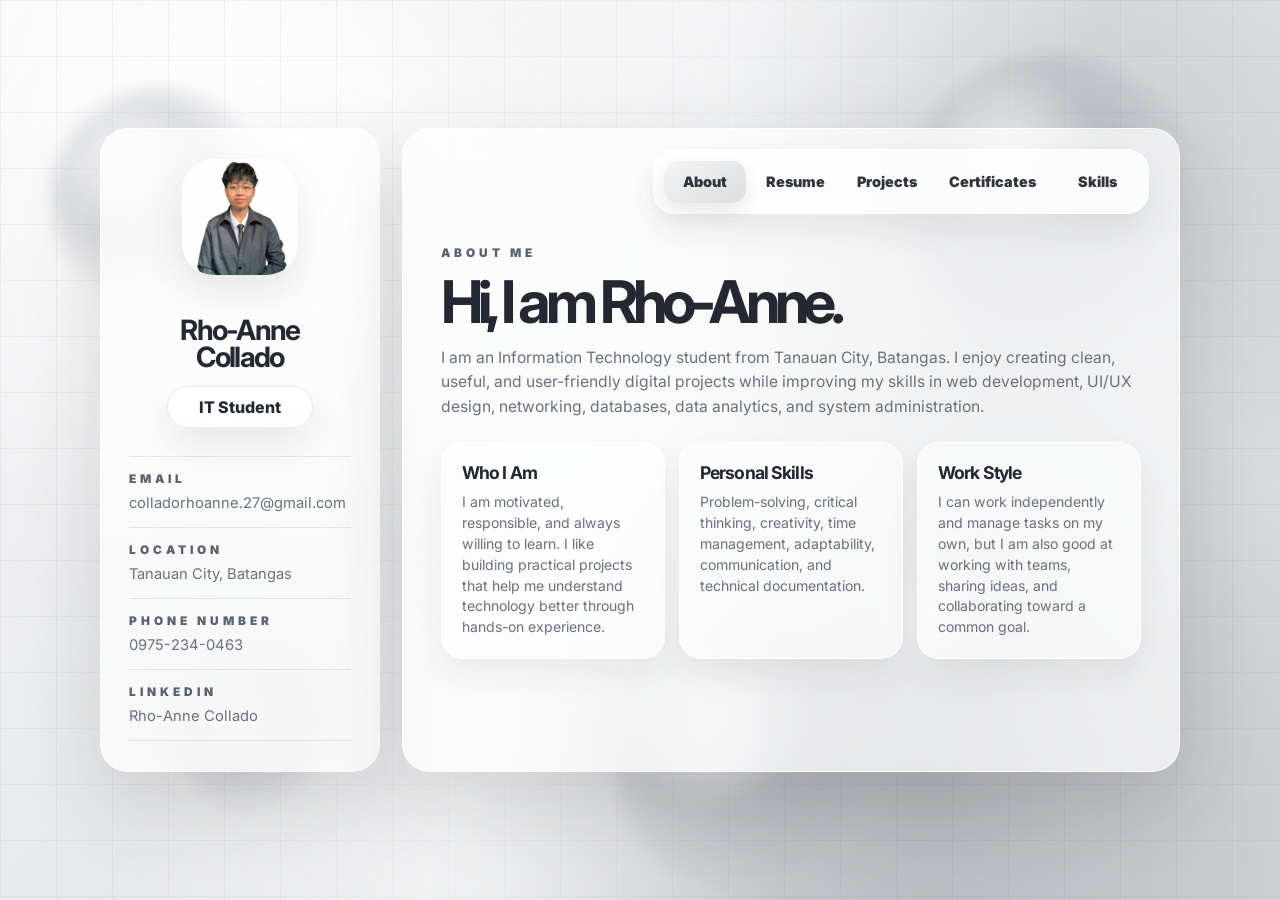
==== commit 93f5be6c: "updating contacts" ====
--- a/index.html
+++ b/index.html
@@ -25,7 +25,9 @@
         <div class="profile-list">
           <div><span>Email</span><a href="mailto:colladorhoanne.27@gmail.com">colladorhoanne.27@gmail.com</a></div>
           <div><span>Location</span><p>Tanauan City, Batangas</p></div>
-          <div><span>Website</span><a href="https://rakicollado.github.io">rakicollado.github.io</a></div>
+          <div><span>Phone Number</span><a href="tel:+639752340463">0975-234-0463</a></div>
+          <div><span>LinkedIn</span><a href="https://www.linkedin.com/in/rho-anne-collado-09851b419/?isSelfProfile=true">Rho-Anne Collado</a></div>
+
         </div>
       </aside>
 
